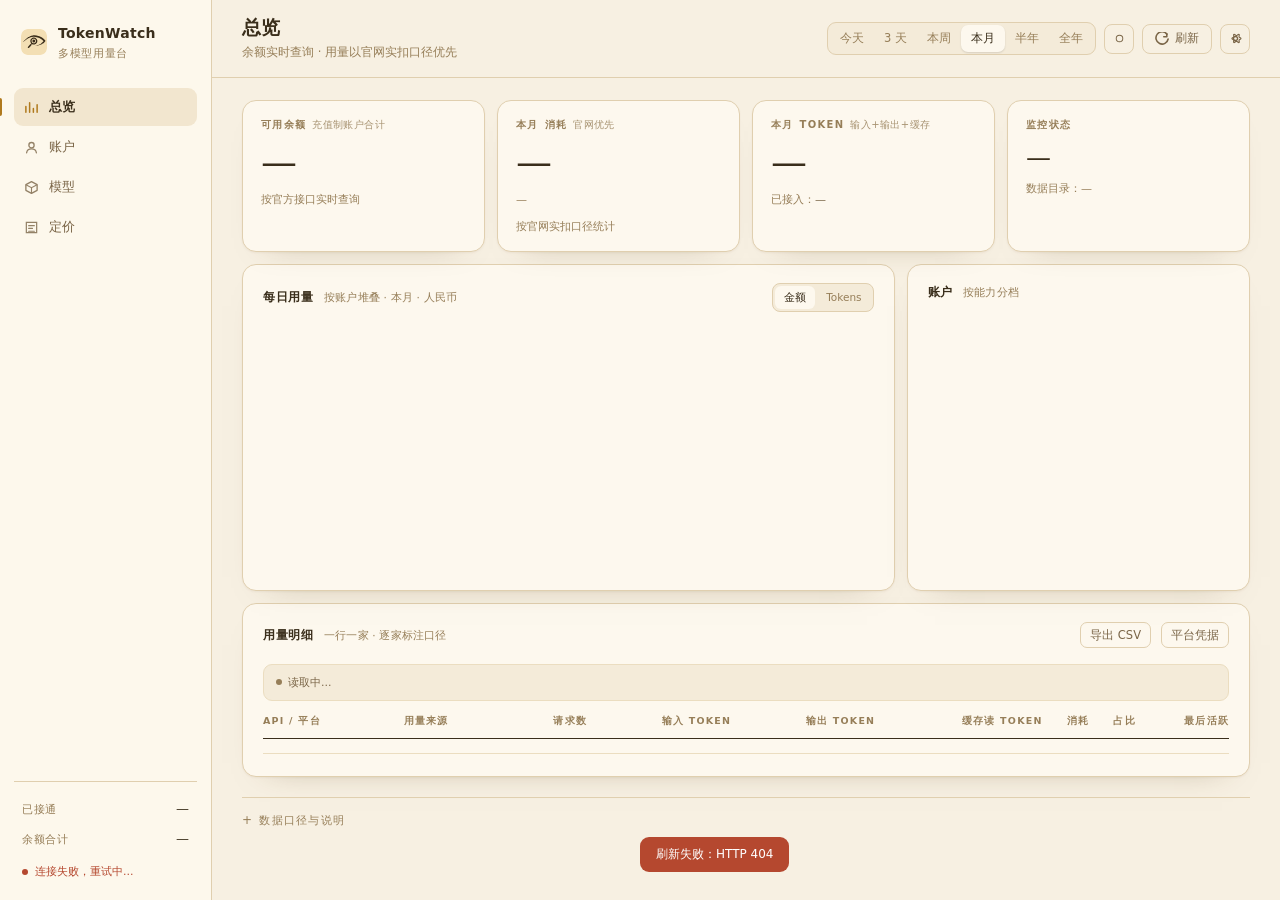
==== static/index.html @ a8e03392 "fix(icon): 任务栏图标不更新 —— Edge 按 URL 缓存 favicon，换个地址才肯重抓 任务栏那个按钮其实属于 msedge.exe（窗口是 Edge --app 窗口，pid 实" ====
<!DOCTYPE html>
<html lang="zh-CN" data-theme="light">
<head>
<meta charset="UTF-8">
<meta name="viewport" content="width=device-width, initial-scale=1">
<title>TokenWatch · 多模型用量台</title>
<link rel="icon" type="image/svg+xml" href="/static/favicon-warm.svg">
<link rel="stylesheet" href="/static/styles.css">
</head>
<body>
<div class="app">

  <!-- ============ 左侧导轨 ============ -->
  <aside class="rail">
    <div class="rail-brand">
      <span class="mark" aria-hidden="true">
<img src="/static/favicon-warm.svg" width="26" height="26" alt="" aria-hidden="true">
      </span>
      <div class="rail-brand-t">
        <b>TokenWatch</b>
        <small>多模型用量台</small>
      </div>
    </div>

    <nav class="rail-nav" id="railNav" aria-label="主导航">
      <button type="button" data-page="overview" class="on">
        <svg viewBox="0 0 16 16" width="15" height="15" aria-hidden="true"><path d="M2 13V7m4 6V3m4 10V9m4 4V5" stroke="currentColor" stroke-width="1.6" stroke-linecap="round" fill="none"/></svg>
        <span>总览</span>
      </button>
      <button type="button" data-page="accounts">
        <svg viewBox="0 0 16 16" width="15" height="15" aria-hidden="true"><circle cx="8" cy="5.5" r="2.8" stroke="currentColor" stroke-width="1.4" fill="none"/><path d="M2.8 13.6c.4-2.6 2.6-4.1 5.2-4.1s4.8 1.5 5.2 4.1" stroke="currentColor" stroke-width="1.4" stroke-linecap="round" fill="none"/></svg>
        <span>账户</span>
      </button>
      <button type="button" data-page="models">
        <svg viewBox="0 0 16 16" width="15" height="15" aria-hidden="true"><path d="M8 1.8 14 5v6l-6 3.2L2 11V5l6-3.2Z" stroke="currentColor" stroke-width="1.4" fill="none" stroke-linejoin="round"/><path d="M2 5l6 3.2L14 5M8 8.2v6" stroke="currentColor" stroke-width="1.2" fill="none"/></svg>
        <span>模型</span>
      </button>
      <button type="button" data-page="pricing">
        <svg viewBox="0 0 16 16" width="15" height="15" aria-hidden="true"><path d="M2.5 2.5h11v11h-11z" stroke="currentColor" stroke-width="1.3" fill="none"/><path d="M5 6h6M5 9h4M5 12h6" stroke="currentColor" stroke-width="1.3" stroke-linecap="round"/></svg>
        <span>定价</span>
      </button>
    </nav>

    <div class="rail-foot">
      <div class="rail-stat"><span>已接通</span><b id="railLive">—</b></div>
      <div class="rail-stat"><span>余额合计</span><b id="railBal">—</b></div>
      <div class="rail-sync" id="syncState" title="">
        <span class="dot" id="syncDot"></span><span id="syncText">读取中…</span>
      </div>
    </div>
  </aside>

  <!-- ============ 主区 ============ -->
  <div class="main">
    <header class="topbar">
      <div class="page-title">
        <h1 id="pageTitle">总览</h1>
        <p id="pageSub">余额实时查询 · 用量以官网实扣口径优先</p>
      </div>
      <div class="top-actions">
        <div class="seg" id="rangeSeg" role="tablist" aria-label="统计范围">
          <button data-days="today" title="今天 00:00 起">今天</button>
          <button data-days="d3">3 天</button>
          <button data-days="week" title="本周一（周始为周一）到今天">本周</button>
          <button data-days="month" class="on" title="本月 1 号到今天">本月</button>
          <button data-days="h180">半年</button>
          <button data-days="y365">全年</button>
        </div>
        <button id="btnTheme" class="btn btn-ghost btn-icon" title="切换浅色/暗色主题" aria-label="切换主题">
          <svg id="themeIcon" viewBox="0 0 16 16" width="15" height="15" aria-hidden="true"><path d="M8 11a3 3 0 1 1 0-6 3 3 0 0 1 0 6Zm0 1a4 4 0 1 0 0-8 4 4 0 0 0 0 8Z" fill="currentColor"/></svg>
        </button>
        <button id="btnRefresh" class="btn btn-ghost" title="立即刷新全部余额与用量">
          <svg viewBox="0 0 16 16" width="14" height="14" aria-hidden="true"><path d="M13.65 2.5A7 7 0 1 0 15 8" fill="none" stroke="currentColor" stroke-width="1.8" stroke-linecap="round"/><path d="M13.5 2v3.5H10" fill="none" stroke="currentColor" stroke-width="1.8" stroke-linecap="round" stroke-linejoin="round"/></svg>
          <span class="btn-t">刷新</span>
        </button>
        <button id="btnSettings" class="btn btn-ghost btn-icon" title="设置" aria-label="设置">
          <svg viewBox="0 0 16 16" width="15" height="15" aria-hidden="true"><path d="M8 10.2A2.2 2.2 0 1 0 8 5.8a2.2 2.2 0 0 0 0 4.4Z" fill="none" stroke="currentColor" stroke-width="1.5"/><path d="M13.5 8.6c.3-.2.3-.6.3-.6s0-.4-.3-.6l-1.4-.8c-.3-.2-.4-.6-.3-.9l.2-1.4a.6.6 0 0 0-.9-.7l-1.4 1a1.5 1.5 0 0 1-1.4 0l-1.4-1a.6.6 0 0 0-.9.7l.2 1.4c.1.3 0 .7-.3.9l-1.4.8c-.3.2-.3.6-.3.6s0 .4.3.6l1.4.8c.3.2.4.6.3.9l-.2 1.4c-.1.4.2.7.5.7.2 0 .3-.1.4-.2l1.4-1a1.5 1.5 0 0 1 1.4 0l1.4 1c.1.1.3.1.4.2.4 0 .6-.3.5-.7l-.2-1.4c-.1-.3 0-.7.3-.9l1.4-.8Z" fill="none" stroke="currentColor" stroke-width="1.2"/></svg>
        </button>
      </div>
    </header>

    <main class="pages">

      <!-- ---------------- 总览 ---------------- -->
      <section class="page" data-page="overview">
        <div class="kpis" aria-label="汇总">
          <div class="kpi">
            <div class="kpi-k">可用余额 <em>充值制账户合计</em></div>
            <div class="kpi-v" id="tapeBalanceV">—</div>
            <div class="kpi-f" id="tapeBalanceF">按官方接口实时查询</div>
          </div>
          <div class="kpi">
            <div class="kpi-k"><span id="tapeCost7K">本月</span>消耗 <em id="tapeCost7Note">官网优先</em></div>
            <div class="kpi-v" id="tapeCost7V">—</div>
            <div class="kpi-f" id="tapeCost7Cny">—</div>
            <div class="kpi-f" id="tapeCost7F">按官网实扣口径统计</div>
          </div>
          <div class="kpi">
            <div class="kpi-k"><span id="tapeTok7K">本月</span> Token <em>输入+输出+缓存</em></div>
            <div class="kpi-v" id="tapeTok7V">—</div>
            <div class="kpi-f" id="tapeTok7F">已接入：<b id="tapeProviders">—</b></div>
          </div>
          <div class="kpi">
            <div class="kpi-k">监控状态</div>
            <div class="kpi-v kpi-v-sm" id="tapeActiveV">—</div>
            <div class="kpi-f" id="tapeActiveF">数据目录：<span id="tapeDb">—</span></div>
          </div>
        </div>

        <div class="grid-2">
          <section class="card chart-card">
            <div class="card-h">
              <h2>每日用量</h2>
              <span class="card-sub" id="chartSub">按账户堆叠 · 人民币</span>
              <div class="grow"></div>
              <div class="chart-toggle">
                <label><input type="radio" name="metric" value="cost" checked><span>金额</span></label>
                <label><input type="radio" name="metric" value="tokens"><span>Tokens</span></label>
              </div>
            </div>
            <div class="chart-wrap">
              <svg id="trendChart" class="trend" viewBox="0 0 1200 260" preserveAspectRatio="none" role="img" aria-label="用量趋势图"></svg>
            </div>
            <div class="panel-legend" id="legend"></div>
          </section>

          <section class="card acc-mini">
            <div class="card-h">
              <h2>账户</h2>
              <span class="card-sub">按能力分档</span>
            </div>
            <div id="ovAccounts" class="ov-acc"></div>
          </section>
        </div>

        <section class="card detail-card">
          <div class="card-h">
            <h2>用量明细</h2>
            <span class="card-sub">一行一家 · 逐家标注口径</span>
            <div class="grow"></div>
            <button type="button" class="btn btn-ghost btn-sm" id="btnExport">导出 CSV</button>
            <button type="button" class="btn btn-ghost btn-sm" id="btnPlatformCreds">平台凭据</button>
          </div>

          <div class="src-bar">
            <span class="src-badge" id="srcBadge"><i class="src-dot"></i>读取中…</span>
            <span class="src-hint" id="srcHint"></span>
            <span class="src-credstate" id="srcCredState"></span>
          </div>

          <div class="exp-strip" id="expStrip" hidden></div>

          <div class="fx-bar" id="fxBar" hidden></div>

          <div id="platformView"></div>

          <div class="table-wrap">
            <table class="tbl">
              <thead>
                <tr>
                  <th>API / 平台</th><th>用量来源</th><th class="num">请求数</th>
                  <th class="num">输入 token</th><th class="num">输出 token</th>
                  <th class="num">缓存读 token</th><th class="num">消耗</th>
                  <th class="num">占比</th><th class="num">最后活跃</th>
                </tr>
              </thead>
              <tbody id="modelRows"></tbody>
            </table>
            <p class="table-note" id="tableNote"></p>
          </div>
        </section>

        <details class="foot">
          <summary>数据口径与说明</summary>
          <p><b>数据来源：</b>余额与用量尽量取自各平台官方接口（用你的网页登录态直连供应商控制台，即账户实际扣费口径）；官网未接通或该平台不提供明细时，会在同一视图里逐家标注，不混算。平台凭据只保存在本机应用数据目录的 <code>platform_creds.json</code> 中，不会上传、不会被本页面显示原文。</p>
          <p><b>定价：</b>价格取自各家开放平台公开定价页，<b id="priceAsOfFoot">—</b> 核实；跨模型比价用的是按 <b id="priceMixFoot">输入 30% / 缓存命中 60% / 输出 10%</b> 配比折算出的「综合单价」（元 / 百万 tokens），可在 <code>config.json</code> 的 <code>price_mix</code> 里调整。<strong>页面所有金额都是人民币</strong>：美元计价的部分已按 ¥<span id="fxRate">7.10</span>/USD 折算（可在 <code>config.json</code> 的 <code>usd_cny</code> 里改汇率）。票据有效期按真实凭据标注（Kimi 读 JWT 的 exp；智谱网页票据没有 exp，按 7 天经验有效期估算并标「估算」），若官网本次查询回报票据失效，则以实测为准。</p>
        </details>
      </section>

      <!-- ---------------- 账户 ---------------- -->
      <section class="page" data-page="accounts" hidden>
        <div class="page-head">
          <div>
            <h2>已接入账户</h2>
            <p>每张卡片对应一个账户。点「平台凭据」填入该平台的控制台票据或 API Key，之后自动续期、不用重复登录。</p>
          </div>
          <div class="page-head-acts">
            <button type="button" class="btn btn-primary btn-sm" id="btnWizard">接入向导</button>
            <button type="button" class="btn btn-ghost btn-sm" id="btnAddAccount">单个添加</button>
            <button type="button" class="btn btn-ghost btn-sm" id="btnTestAll" title="把已接入的账户挨个测一遍，看谁还能通">全部测一遍</button>
            <button type="button" class="btn btn-ghost btn-sm" id="btnAccountsCreds">平台凭据</button>
          </div>
        </div>
        <section class="providers" id="providers" aria-label="各平台余量与用量"></section>
        <p class="page-note">账户来自各家官网或中转站，全部在本机完成采集与存储。同一家平台可以接入多个账号（例如两个中转站），分别独立统计余额与用量。</p>
      </section>

      <!-- ---------------- 模型 ---------------- -->
      <section class="page" data-page="models" hidden>
        <div class="page-head">
          <div>
            <h2>模型清单</h2>
            <p>勾选你实际会用到的模型。非空时，总览与定价只统计这些模型；全部不选 = 不限制，显示全部。</p>
          </div>
          <div class="page-head-acts">
            <button type="button" class="btn btn-ghost btn-sm" id="mdlRefresh">更新目录</button>
          </div>
        </div>

        <div class="mdl-bar">
          <div class="mdl-search">
            <svg viewBox="0 0 16 16" width="14" height="14" aria-hidden="true"><circle cx="7" cy="7" r="4.6" fill="none" stroke="currentColor" stroke-width="1.5"/><path d="M10.6 10.6 14 14" stroke="currentColor" stroke-width="1.5" stroke-linecap="round"/></svg>
            <input id="mdlSearch" type="search" placeholder="搜索模型或厂商，例如 gpt / 通义 / claude" autocomplete="off">
          </div>
          <label class="mdl-toggle"><input type="checkbox" id="mdlOnlySel"><span>只看已选</span></label>
          <label class="mdl-toggle"><input type="checkbox" id="mdlOnlyAcc"><span>只看已接入平台</span></label>
          <div class="mdl-count"><b id="mdlSelN">0</b> / <span id="mdlTotalN">0</span> 已选</div>
        </div>

        <div class="mdl-chips" id="mdlVendors"></div>
        <div class="mdl-meta" id="mdlMeta">读取目录…</div>
        <div class="mdl-live" id="mdlLive" hidden></div>
        <div class="mdl-list" id="mdlList"></div>
      </section>

      <!-- ---------------- 定价 ---------------- -->
      <section class="page" data-page="pricing" hidden>
        <div class="page-head">
          <div>
            <h2>定价与推荐</h2>
            <p id="priceNote">按各家官网当前价折算，含错峰时段</p>
          </div>
        </div>
        <section id="pricingPanel" aria-label="分时段定价与推荐"></section>
      </section>

    </main>
  </div>
</div>

<!-- 设置弹窗 -->
<div class="modal-mask" id="settingsModal" hidden>
  <div class="modal" role="dialog" aria-modal="true" aria-labelledby="settingsTitle">
    <div class="modal-head">
      <h3 id="settingsTitle">监控台设置</h3>
      <button class="icon-btn" id="btnCloseSettings" aria-label="关闭">✕</button>
    </div>
    <div class="modal-body">
      <label class="field">
        <span>自动刷新间隔（秒）</span>
        <input type="number" id="cfgRefresh" min="30" max="86400" step="10">
      </label>
      <label class="field">
        <span>余额预警阈值（¥，低于则标黄提醒）</span>
        <input type="number" id="cfgLow" min="0" max="100000" step="1">
      </label>
      <div class="field field-block">
        <span>各提供商单独阈值（¥，留空则用上面的默认值）</span>
        <div id="lowEdits" class="recharge-edits"></div>
      </div>
      <label class="field">
        <span>默认统计范围</span>
        <select id="cfgDays">
          <option value="today">今天</option>
          <option value="d3">3 天</option>
          <option value="week">本周</option>
          <option value="month">本月</option>
          <option value="h180">半年</option>
          <option value="y365">全年</option>
        </select>
      </label>
      <div class="field field-block">
        <span>充值页直达地址（可覆盖默认值）</span>
        <div id="rechargeEdits" class="recharge-edits"></div>
      </div>
      <p class="modal-note">刷新间隔、余额阈值与充值地址保存到本机 <code>config.json</code>，不含任何密钥。各提供商单独阈值留空即沿用上面的默认值。</p>
      <div class="notify-row">
        <button type="button" class="btn btn-ghost btn-sm" id="btnNotifyPerm">开启余额提醒</button>
        <span class="notify-state" id="notifyState">余额低于阈值时发一条系统通知，每个账户每天最多一次</span>
      </div>
    </div>
    <div class="modal-foot">
      <button class="btn btn-ghost" id="btnCancelSettings">取消</button>
      <button class="btn btn-primary" id="btnSaveSettings">保存设置</button>
    </div>
  </div>
</div>

<!-- 添加 / 编辑账户 -->
<div class="modal-mask" id="acctModal" hidden>
  <div class="modal modal-wide" role="dialog" aria-modal="true" aria-labelledby="acctTitle">
    <div class="modal-head">
      <h3 id="acctTitle">添加账户</h3>
      <button class="icon-btn" id="btnCloseAcct" aria-label="关闭">✕</button>
    </div>
    <div class="modal-body" id="acctBody"></div>
    <div class="modal-foot">
      <button class="btn btn-ghost" id="btnAcctDelete" hidden>删除账户</button>
      <span class="modal-foot-note" id="acctFoot">凭据只写本机 platform_creds.json，不上传。</span>
      <button class="btn btn-ghost" id="btnAcctTest" hidden>测试连接</button>
      <button class="btn btn-primary" id="btnAcctSave" hidden>保存</button>
    </div>
  </div>
</div>

<div class="toast" id="toast" hidden></div>

<!-- 平台凭据弹窗 -->
<div class="modal-mask" id="platformModal" hidden>
  <div class="modal modal-wide" role="dialog" aria-modal="true" aria-labelledby="platformTitle">
    <div class="modal-head">
      <h3 id="platformTitle">平台侧凭据配置</h3>
      <button class="icon-btn" id="btnClosePlatform" aria-label="关闭">✕</button>
    </div>
    <div class="modal-body" id="platformForm"></div>
    <div class="modal-foot">
      <span class="modal-foot-note" id="platformFootNote"></span>
      <button class="btn btn-ghost" id="btnClosePlatform2">关闭</button>
    </div>
  </div>
</div>

<!-- 模型选择器（三处共用：关注清单 / 账户开放模型 / 向导） -->
<div class="modal-mask" id="pickModal" hidden>
  <div class="modal modal-wide pick-modal" role="dialog" aria-modal="true" aria-labelledby="pickTitle">
    <div class="modal-head">
      <h3 id="pickTitle">选择模型</h3>
      <button class="icon-btn" id="pickCancel" aria-label="关闭">✕</button>
    </div>
    <div class="modal-body pick-body">
      <p class="pick-hint" id="pickHint"></p>
      <div class="pick-bar">
        <input id="pickSearch" type="search" placeholder="搜索模型名或厂商，例如 claude / 通义 / gpt" autocomplete="off">
        <div class="pick-cnt"><b id="pickN">0</b> 已选</div>
      </div>
      <div class="pick-chips" id="pickVendors"></div>
      <div class="pick-custom" id="pickCustomRow" hidden>
        <input id="pickCustom" type="text" autocomplete="off" spellcheck="false"
               placeholder="手动加一个模型名，例如 deepseek-v4-pro，回车加入">
        <button type="button" class="btn btn-ghost btn-sm" id="pickCustomAdd">加入</button>
      </div>
      <div class="pick-list" id="pickList"></div>
    </div>
    <div class="modal-foot">
      <button class="btn btn-ghost btn-sm" id="pickAll">全选当前结果</button>
      <button class="btn btn-ghost btn-sm" id="pickClear">清空</button>
      <button class="btn btn-primary" id="pickBtnSave">保存</button>
    </div>
  </div>
</div>

<!-- 接入向导：选平台 → 填凭据/登录 → 确认模型 -->
<div class="modal-mask" id="wizModal" hidden>
  <div class="modal modal-wide wiz-modal" role="dialog" aria-modal="true" aria-labelledby="wizTitle">
    <div class="modal-head">
      <h3 id="wizTitle">接入向导</h3>
      <button class="icon-btn" id="btnCloseWiz" aria-label="关闭">✕</button>
    </div>
    <div class="wiz-steps" id="wizSteps"></div>
    <div class="modal-body wiz-body" id="wizBody"></div>
    <div class="modal-foot">
      <span class="modal-foot-note" id="wizNote"></span>
      <button class="btn btn-ghost" id="wizPrev">上一步</button>
      <button class="btn btn-primary" id="wizNext">下一步</button>
    </div>
  </div>
</div>

<script src="/static/app.js"></script>
<script src="/static/models.js"></script>
<script src="/static/picker.js"></script>
<script src="/static/accounts.js"></script>
<script src="/static/shell.js"></script>
</body>
</html>
---- static/styles.css ----
/* ==========================================================================
   TokenWatch · 设计系统
   骨架：左侧导轨 + 顶栏 + 四页（总览 / 账户 / 模型 / 定价）
   排印：大数字用细字重 + 负字距；标签用重字重 + 大字距；行距放宽
   ========================================================================== */

/* ---------------- tokens ---------------- */
html[data-theme="dark"] {
  /* 暖棕夜：不是黑，是把暖黄压到最暗，同一族 */
  --bg:#241C12; --rail:#2A2114; --panel:#322718; --panel-2:#3B2F1D; --panel-3:#453821;
  --line:rgba(240,220,180,.18); --line-2:rgba(240,220,180,.1);
  --ink:#F7ECD8; --ink-2:#D3BE9E; --ink-3:#AB9370;
  --accent:#E3B95C; --accent-2:#EACB85; --accent-soft:rgba(227,185,92,.16);
  --warn:#E0A64A; --warn-soft:rgba(224,166,74,.13);
  --ok:#8FBF6B; --ok-soft:rgba(143,191,107,.13);
  --up:#E28563; --up-soft:rgba(226,133,99,.13);
  --shadow:0 1px 0 rgba(255,240,214,.04) inset, 0 20px 48px -34px rgba(20,12,2,.95);
  --r:14px; --r-sm:9px;
}
html[data-theme="light"] {
  /* 暖纸：比图标底（#F3DFB4）更浅、更灰一点点，同族但不同层 */
  --bg:#F7F0E2; --rail:#FDF8EC; --panel:#FDF8EE; --panel-2:#F4EBD9; --panel-3:#EDE2CC;
  --line:#E0CFAF; --line-2:#EBDDC0;
  --ink:#3A2E1B; --ink-2:#7A6547; --ink-3:#967E58;
  --accent:#B07A1E; --accent-2:#C9982F; --accent-soft:rgba(176,122,30,.14);
  --warn:#A8641A; --warn-soft:rgba(168,100,26,.11);
  --ok:#4C7A3A; --ok-soft:rgba(76,122,58,.12);
  --up:#B5482F; --up-soft:rgba(181,72,47,.1);
  --shadow:0 1px 2px rgba(90,62,20,.05), 0 14px 32px -28px rgba(90,62,20,.5);
  --r:14px; --r-sm:9px;
}

/* ---------------- base ---------------- */
*, *::before, *::after { box-sizing:border-box; }
html, body { height:100%; }
body {
  margin:0; background:var(--bg); color:var(--ink);
  font-family:-apple-system, "Segoe UI Variable Text", "Segoe UI", "Microsoft YaHei", system-ui, sans-serif;
  font-size:13px; line-height:1.6; -webkit-font-smoothing:antialiased;
  text-rendering:optimizeLegibility;
  transition:background .2s ease, color .2s ease;
}
h1,h2,h3,h4,p { margin:0; font-weight:inherit; }
button { font:inherit; color:inherit; }
input, select, textarea { font:inherit; color:inherit; }
code { font-family:ui-monospace, "Cascadia Code", Consolas, monospace; font-size:.92em; }
b, strong { font-weight:600; }
[hidden] { display:none !important; }
.num, .kpi-v, .tape-v, .bal-val, .q-num, .pl-price, .pr-table td.num, .tbl .num {
  font-variant-numeric:tabular-nums; font-feature-settings:"tnum" 1;
}
.grow { flex:1 1 auto; }

::-webkit-scrollbar { width:10px; height:10px; }
::-webkit-scrollbar-thumb { background:var(--line); border-radius:8px; border:3px solid transparent; background-clip:content-box; }
::-webkit-scrollbar-thumb:hover { background:var(--ink-3); background-clip:content-box; }
::-webkit-scrollbar-track { background:transparent; }

/* ==========================================================================
   外壳
   ========================================================================== */
.app { display:flex; min-height:100vh; }

.rail {
  width:212px; flex:none; position:sticky; top:0; height:100vh;
  display:flex; flex-direction:column; gap:26px;
  padding:22px 14px 18px; background:var(--rail);
  border-right:1px solid var(--line);
}
.rail-brand { display:flex; align-items:center; gap:10px; padding:0 6px; }
.rail-brand .mark { display:grid; place-items:center; width:28px; height:28px; }
.rail-brand .mark img { width:26px; height:26px; border-radius:7px; display:block; }
.rail-brand-t b { display:block; font-size:14px; font-weight:650; letter-spacing:.02em; }
.rail-brand-t small { display:block; font-size:10.5px; color:var(--ink-3); letter-spacing:.06em; margin-top:1px; }

.rail-nav { display:flex; flex-direction:column; gap:2px; }
.rail-nav button {
  display:flex; align-items:center; gap:10px; width:100%;
  padding:9px 10px; border:0; border-radius:var(--r-sm); background:transparent;
  color:var(--ink-2); font-size:12.5px; text-align:left; cursor:pointer; position:relative;
  transition:background .15s, color .15s;
}
.rail-nav button svg { flex:none; opacity:.8; }
.rail-nav button:hover { background:var(--panel-2); color:var(--ink); }
.rail-nav button.on { background:var(--accent-soft); color:var(--ink); font-weight:600; }
.rail-nav button.on::before {
  content:""; position:absolute; left:-14px; top:50%; transform:translateY(-50%);
  width:2px; height:18px; background:var(--accent); border-radius:0 2px 2px 0;
}
.rail-nav button.on svg { opacity:1; color:var(--accent); }

.rail-foot { margin-top:auto; border-top:1px solid var(--line); padding-top:12px; }
.rail-stat { display:flex; align-items:baseline; justify-content:space-between; padding:5px 8px; }
.rail-stat span { font-size:10.5px; color:var(--ink-3); letter-spacing:.06em; }
.rail-stat b { font-size:13px; font-weight:500; font-variant-numeric:tabular-nums; }
.rail-sync { display:flex; align-items:center; gap:7px; padding:8px 8px 2px; font-size:10.5px; color:var(--ink-3); }
.rail-sync .dot { width:6px; height:6px; border-radius:50%; background:var(--ok); flex:none; animation:pulse 2.4s infinite; }
.rail-sync.err .dot { background:var(--up); animation:none; }
.rail-sync.err { color:var(--up); }
@keyframes pulse { 0%,100%{opacity:.35} 50%{opacity:1} }

.main { flex:1 1 auto; min-width:0; display:flex; flex-direction:column; }

.topbar {
  position:sticky; top:0; z-index:20;
  display:flex; align-items:center; gap:16px;
  padding:16px 30px; background:var(--bg);
  border-bottom:1px solid var(--line);
}
.page-title h1 { font-size:19px; font-weight:620; letter-spacing:-.01em; line-height:1.2; }
.page-title p { font-size:11.5px; color:var(--ink-3); margin-top:4px; }
.top-actions { margin-left:auto; display:flex; align-items:center; gap:8px; }

.pages { padding:22px 30px 60px; max-width:1320px; width:100%; }
.page { animation:fade .22s ease both; }
@keyframes fade { from{opacity:0; transform:translateY(4px)} to{opacity:1; transform:none} }

.page-head { display:flex; align-items:flex-end; gap:16px; margin-bottom:16px; }
.page-head h2 { font-size:15px; font-weight:620; letter-spacing:-.005em; }
.page-head p { font-size:11.5px; color:var(--ink-3); margin-top:5px; max-width:640px; line-height:1.7; }
.page-head-acts { margin-left:auto; display:flex; gap:8px; }
.page-note { font-size:11px; color:var(--ink-3); margin-top:16px; line-height:1.8; }

/* ==========================================================================
   按钮 / 表单
   ========================================================================== */
.btn {
  display:inline-flex; align-items:center; gap:6px; height:30px; padding:0 12px;
  border:1px solid transparent; border-radius:8px; background:transparent;
  font-size:12px; color:var(--ink); cursor:pointer; white-space:nowrap;
  transition:background .14s, border-color .14s, color .14s, transform .1s;
}
.btn:active { transform:translateY(.5px); }
.btn-ghost { border-color:var(--line); color:var(--ink-2); }
.btn-ghost:hover { background:var(--panel-2); color:var(--ink); border-color:var(--ink-3); }
.btn-ghost:active { background:var(--panel-3); }
.btn-primary { background:var(--accent); border-color:var(--accent); color:#FFF8EA; font-weight:560; }
.btn-primary:hover { filter:brightness(1.06); }
.btn-sm { height:26px; padding:0 9px; font-size:11.5px; border-radius:7px; }
.btn-icon { width:30px; padding:0; justify-content:center; }
.btn.loading svg { animation:spin .9s linear infinite; }
@keyframes spin { to{transform:rotate(360deg)} }
.icon-btn {
  width:26px; height:26px; display:grid; place-items:center; border:0; border-radius:6px;
  background:transparent; color:var(--ink-3); cursor:pointer; font-size:12px;
}
.icon-btn:hover { background:var(--panel-2); color:var(--ink); }

.seg { display:inline-flex; padding:2px; background:var(--panel-2); border:1px solid var(--line); border-radius:9px; }
.seg button {
  border:0; background:transparent; color:var(--ink-3); cursor:pointer;
  font-size:11.5px; padding:4px 10px; border-radius:7px; white-space:nowrap;
  transition:background .14s, color .14s;
}
.seg button:hover { color:var(--ink); }
.seg button.on { background:var(--panel); color:var(--ink); font-weight:560; box-shadow:0 1px 2px rgba(0,0,0,.12); }

.field { display:flex; flex-direction:column; gap:6px; margin-bottom:14px; }
.field > span { font-size:11px; color:var(--ink-2); letter-spacing:.02em; }
.field input[type=number], .field input[type=text], .field select {
  height:34px; padding:0 10px; border:1px solid var(--line); border-radius:8px;
  background:var(--panel-2); outline:none; font-size:12.5px;
  transition:border-color .15s, background .15s;
}
.field input:focus, .field select:focus { border-color:var(--accent); background:var(--panel); }
.field-block { margin-bottom:16px; }
.recharge-edits { display:flex; flex-direction:column; gap:8px; }
.re-edit { display:flex; align-items:center; gap:10px; }
.re-edit .re-name { width:132px; flex:none; font-size:11.5px; color:var(--ink-2); overflow:hidden; text-overflow:ellipsis; white-space:nowrap; }
.re-edit input {
  flex:1; height:30px; padding:0 9px; border:1px solid var(--line); border-radius:7px;
  background:var(--panel-2); font-size:11.5px; outline:none;
}
.re-edit input:focus { border-color:var(--accent); }
.re-edit .hint { font-size:10.5px; color:var(--ink-3); width:auto; }
.re-edit.re-num input { max-width:110px; flex:none; }

/* ==========================================================================
   总览 · KPI 带
   ========================================================================== */
.kpis { display:grid; grid-template-columns:repeat(4, 1fr); gap:12px; margin-bottom:12px; }
.kpi {
  background:var(--panel); border:1px solid var(--line); border-radius:var(--r);
  padding:16px 18px 15px; box-shadow:var(--shadow); position:relative; overflow:hidden;
}
.kpi-k {
  display:flex; align-items:baseline; gap:6px; flex-wrap:wrap;
  font-size:10px; font-weight:600; letter-spacing:.13em; color:var(--ink-3);
  text-transform:uppercase;
}
.kpi-k em { font-style:normal; font-size:10px; letter-spacing:.04em; font-weight:400; color:var(--ink-3); opacity:.82; text-transform:none; }
.kpi-v {
  margin-top:12px; font-size:36px; font-weight:300; letter-spacing:-.035em; line-height:1.02;
  color:var(--ink);
}
/* 货币符号 / 单位缩小、提字重：大数字的「细」，符号的「实」，靠对比出层次 */
.kpi-v .cur { font-size:.52em; font-weight:500; letter-spacing:0; color:var(--ink-2); margin-right:2px; vertical-align:.06em; }
.kpi-v .unit { font-size:.42em; font-weight:500; letter-spacing:0; color:var(--ink-2); margin-left:4px; }
.kpi-v-sm { font-size:25px; font-weight:350; letter-spacing:-.02em; }
.kpi-f { margin-top:9px; font-size:11px; line-height:1.65; color:var(--ink-3); }
.kpi-f b { color:var(--ink-2); font-weight:500; }
.kpi-f .up { color:var(--up); }
.kpi-f .warn, .kpi-f.warn { color:var(--warn); }

/* 旧 .tape 类保留（JS 兼容） */
.tape { display:grid; grid-template-columns:repeat(4,1fr); gap:12px; }
.tape-item { background:var(--panel); border:1px solid var(--line); border-radius:var(--r); padding:16px 18px; }
.tape-k { font-size:10px; font-weight:600; letter-spacing:.13em; color:var(--ink-3); text-transform:uppercase; }
.tape-note { font-weight:400; letter-spacing:.04em; opacity:.8; }
.tape-v { margin-top:12px; font-size:34px; font-weight:300; letter-spacing:-.035em; line-height:1.05; }
.tape-v-sm { font-size:22px; font-weight:400; }
.tape-alt { margin-top:4px; font-size:10.5px; color:var(--ink-3); line-height:1.6; }
.tape-f { margin-top:9px; font-size:11px; color:var(--ink-3); line-height:1.65; }

/* ==========================================================================
   卡片与网格
   ========================================================================== */
.grid-2 { display:grid; grid-template-columns:minmax(0,1.9fr) minmax(0,1fr); gap:12px; margin-bottom:12px; }
.card {
  background:var(--panel); border:1px solid var(--line); border-radius:var(--r);
  padding:18px 20px; box-shadow:var(--shadow); min-width:0;
}
.card-h { display:flex; align-items:baseline; gap:10px; margin-bottom:16px; flex-wrap:wrap; }
.card-h h2 { font-size:12px; font-weight:620; letter-spacing:.06em; color:var(--ink); }
.card-sub { font-size:10.5px; color:var(--ink-3); letter-spacing:.02em; }
.detail-card { padding-bottom:10px; }

/* 账户速览（总览右栏） */
.acc-mini { display:flex; flex-direction:column; }
.ov-acc { display:flex; flex-direction:column; flex:1; }
.ov-row { display:flex; align-items:center; gap:10px; padding:11px 0; border-top:1px solid var(--line-2); }
.ov-row:first-child { border-top:0; padding-top:0; }
.ov-dot { width:7px; height:7px; border-radius:50%; flex:none; }
.ov-n { flex:1; min-width:0; }
.ov-n b { display:block; font-size:12.5px; font-weight:560; letter-spacing:-.005em; white-space:nowrap; overflow:hidden; text-overflow:ellipsis; }
.ov-n small { display:block; font-size:10.5px; color:var(--ink-3); margin-top:3px; }
.ov-v { text-align:right; font-size:13px; font-weight:500; font-variant-numeric:tabular-nums; white-space:nowrap; }
.ov-v small { display:block; font-size:10px; font-weight:400; color:var(--ink-3); margin-top:2px; letter-spacing:.04em; }
.ov-v.warn { color:var(--warn); }
.ov-sum {
  margin-top:auto; padding-top:12px; border-top:1px solid var(--line);
  display:flex; align-items:baseline; justify-content:space-between;
  font-size:10.5px; color:var(--ink-3);
}
.ov-sum b { font-size:14px; font-weight:500; color:var(--ink); font-variant-numeric:tabular-nums; }
.ov-empty { font-size:11.5px; color:var(--ink-3); line-height:1.9; padding:6px 0; }

/* ==========================================================================
   账户页 · 提供商卡片
   ========================================================================== */
.providers { display:grid; grid-template-columns:repeat(auto-fill, minmax(340px, 1fr)); gap:12px; }
.pcard {
  position:relative; background:var(--panel); border:1px solid var(--line);
  border-radius:var(--r); padding:18px 20px 16px; box-shadow:var(--shadow);
  transition:border-color .16s;
}
.pcard:hover { border-color:var(--ink-3); }
.pcard.warn-low::after {
  content:"余额偏低"; position:absolute; top:14px; right:16px;
  font-size:9.5px; letter-spacing:.1em; color:var(--warn);
  border:1px solid currentColor; border-radius:4px; padding:1px 5px;
}
.pcard.err-bal { border-color:color-mix(in srgb, var(--up) 32%, var(--line)); }

.p-head { display:flex; align-items:flex-start; gap:11px; margin-bottom:14px; }
.ident { width:34px; height:34px; flex:none; border-radius:9px; display:grid; place-items:center;
  font-size:11px; font-weight:700; letter-spacing:-.02em; }
.p-name { flex:1; min-width:0; }
.p-name h3 { font-size:13.5px; font-weight:600; letter-spacing:-.005em; display:flex; align-items:baseline; gap:6px; }
.p-name h3 .cur { font-size:9.5px; font-weight:500; color:var(--ink-3); border:1px solid var(--line); border-radius:3px; padding:0 4px; letter-spacing:.04em; }
.p-name .models { font-size:10.5px; color:var(--ink-3); margin-top:4px; white-space:nowrap; overflow:hidden; text-overflow:ellipsis; }
.tag { font-size:9.5px; color:var(--ink-2); border:1px solid var(--line); border-radius:4px; padding:1px 5px; letter-spacing:.04em; }
.p-idx { font-size:10px; color:var(--ink-3); font-variant-numeric:tabular-nums; }
.link-mini { font-size:10.5px; color:var(--ink-3); text-decoration:none; border-bottom:1px dotted var(--line); }
.link-mini:hover { color:var(--accent); }

.p-balance { padding:2px 0 12px; }
.bal-label { font-size:10px; font-weight:600; letter-spacing:.12em; color:var(--ink-3); text-transform:uppercase; display:flex; align-items:center; gap:6px; }
.bal-label .err-tag { color:var(--up); border:1px solid currentColor; border-radius:3px; padding:0 4px; font-size:9px; letter-spacing:.04em; }
.bal-label .low-tag { color:var(--warn); border:1px solid currentColor; border-radius:3px; padding:0 4px; font-size:9px; letter-spacing:.04em; }
.bal-val { margin-top:8px; font-size:30px; font-weight:300; letter-spacing:-.03em; line-height:1.05; }
.bal-val small { font-size:11px; font-weight:400; letter-spacing:0; color:var(--ink-3); margin-left:6px; }
.bal-val.warn { color:var(--warn); }
.bal-pills { display:flex; flex-wrap:wrap; gap:6px; margin-top:9px; }
.pill { font-size:10px; color:var(--ink-2); background:var(--panel-2); border:1px solid var(--line-2); border-radius:4px; padding:1px 6px; }
.pill b { font-weight:600; color:var(--ink); }

.planline { margin:2px 0 10px; }
.plan-row { margin-bottom:9px; }
.plan-row .pr-top { display:flex; justify-content:space-between; font-size:10.5px; color:var(--ink-2); margin-bottom:4px; }
.bar { height:4px; background:var(--line-2); border-radius:2px; overflow:hidden; }
.bar i { display:block; height:100%; background:var(--accent); border-radius:2px; }
.bar i.hot { background:var(--warn); }

.est-line { display:flex; align-items:baseline; gap:6px; font-size:10.5px; color:var(--ink-3); line-height:1.7; flex-wrap:wrap; padding:2px 0; }
.est-line b { font-weight:500; color:var(--ink-2); font-variant-numeric:tabular-nums; }
.est-line .src { font-size:9.5px; border:1px solid var(--line); border-radius:3px; padding:0 4px; }
.est-line.exp .exp-key { color:var(--ink-3); }
.est-line.exp b { color:var(--ink-2); }
.est-line.exp.warn b { color:var(--warn); }
.est-line.exp.urgent b { color:var(--up); }
.est-line.exp.err b { color:var(--up); }
.est-line.exp.dim b { color:var(--ink-3); }
.est-line.exp .exp-fix {
  font-size:9.5px; color:var(--accent); cursor:pointer; text-decoration:none;
  border:1px solid var(--line); border-radius:3px; padding:0 5px; background:transparent;
}
.est-line.exp.urgent .exp-fix, .est-line.exp.err .exp-fix { color:var(--up); border-color:currentColor; }
.est-line.exp .exp-est { font-size:9px; color:var(--ink-3); opacity:.7; }

.usage-strip { display:flex; border-top:1px solid var(--line-2); margin-top:10px; padding-top:11px; }
.usage-strip .ustat { flex:1; min-width:0; }
.ustat .u-k { font-size:9.5px; letter-spacing:.08em; color:var(--ink-3); text-transform:uppercase; }
.ustat .u-v { font-size:12.5px; font-weight:500; margin-top:3px; font-variant-numeric:tabular-nums; }
.ustat.dim .u-v { color:var(--ink-3); font-weight:400; }
.costonly-tag { font-size:9px; color:var(--warn); border:1px solid currentColor; border-radius:3px; padding:0 4px; margin-left:4px; letter-spacing:.02em; }

.p-foot { display:flex; align-items:center; gap:8px; margin-top:13px; }
.p-foot .muted { font-size:10px; color:var(--ink-3); }
.btn-recharge, .btn-site {
  display:inline-flex; align-items:center; height:26px; padding:0 10px; border-radius:7px;
  font-size:11.5px; text-decoration:none; border:1px solid var(--line); color:var(--ink-2);
  background:transparent; cursor:pointer;
}
.btn-recharge { border-color:var(--accent); color:var(--accent); }
.btn-recharge:hover { background:var(--accent-soft); }
.btn-site:hover { border-color:var(--ink-3); color:var(--ink); }

.errbox { font-size:11px; color:var(--up); background:var(--up-soft); border:1px solid color-mix(in srgb, var(--up) 25%, transparent);
  border-radius:8px; padding:9px 11px; line-height:1.7; margin:8px 0; }
.errbox a { color:inherit; }
.errbox code { font-size:10.5px; }

/* ==========================================================================
   平台卡片
   ========================================================================== */
.plat-cards { display:grid; grid-template-columns:repeat(auto-fill, minmax(300px,1fr)); gap:10px; margin:4px 0 16px; }
.plat-card { position:relative; background:var(--panel-2); border:1px solid var(--line); border-radius:var(--r-sm); padding:14px 16px; }
.plat-card.info { background:transparent; border-style:dashed; }
.pc-head { display:flex; align-items:center; gap:9px; margin-bottom:10px; }
.pc-glyph { width:26px; height:26px; border-radius:7px; display:grid; place-items:center; font-size:9.5px; font-weight:700; flex:none; }
.pc-id { flex:1; min-width:0; }
.pc-id h3 { font-size:12.5px; font-weight:600; }
.pc-sub { font-size:10px; color:var(--ink-3); margin-top:2px; }
.pc-pill { font-size:9.5px; letter-spacing:.06em; border-radius:4px; padding:1px 6px; border:1px solid var(--line); color:var(--ink-2); }
.pc-pill.ok { color:var(--ok); border-color:color-mix(in srgb, var(--ok) 40%, transparent); background:var(--ok-soft); }
.pc-pill.warn { color:var(--warn); border-color:color-mix(in srgb, var(--warn) 40%, transparent); background:var(--warn-soft); }
.pc-pill.err { color:var(--up); border-color:color-mix(in srgb, var(--up) 40%, transparent); background:var(--up-soft); }
.pc-quota-main { margin:6px 0 8px; }
.q-num { font-size:26px; font-weight:300; letter-spacing:-.03em; line-height:1.1; }
.q-num small { font-size:11px; color:var(--ink-3); margin-left:5px; }
.q-cap { font-size:10.5px; color:var(--ink-3); margin-top:4px; }
.pc-note { font-size:10.5px; color:var(--ink-3); line-height:1.7; margin-top:6px; }
.pc-howto { margin:8px 0 0; padding-left:16px; font-size:10.5px; color:var(--ink-3); line-height:1.8; }
.pc-howto li { margin-bottom:2px; }
.pc-acts { display:flex; gap:7px; margin-top:11px; }

/* ==========================================================================
   明细表
   ========================================================================== */
.src-bar {
  display:flex; align-items:center; gap:10px; flex-wrap:wrap;
  padding:9px 12px; margin-bottom:12px; border-radius:var(--r-sm);
  background:var(--panel-2); border:1px solid var(--line-2); font-size:10.5px; color:var(--ink-3);
}
.src-badge { display:inline-flex; align-items:center; gap:6px; color:var(--ink-2); font-size:10.5px; }
.src-dot { width:6px; height:6px; border-radius:50%; background:var(--ink-3); }
.src-badge.on .src-dot { background:var(--ok); }
.src-hint { color:var(--ink-3); }
.src-credstate.ok { color:var(--ok); }
.src-credstate.warn { color:var(--warn); }

.exp-strip { display:flex; align-items:center; gap:10px; flex-wrap:wrap;
  border:1px solid color-mix(in srgb, var(--warn) 34%, transparent); background:var(--warn-soft);
  border-radius:var(--r-sm); padding:9px 12px; margin-bottom:12px; font-size:11px; }
.exp-strip.urgent { border-color:color-mix(in srgb, var(--up) 34%, transparent); background:var(--up-soft); }
.exp-head { font-size:10.5px; font-weight:600; letter-spacing:.08em; color:var(--warn); }
.exp-strip.urgent .exp-head { color:var(--up); }
.exp-chip { font-size:10.5px; color:var(--ink-2); background:var(--panel); border:1px solid var(--line);
  border-radius:4px; padding:1px 7px; cursor:pointer; }
.exp-chip.urgent { color:var(--up); border-color:currentColor; }

.table-wrap { overflow-x:auto; margin-top:2px; }
.tbl { width:100%; border-collapse:collapse; }
.tbl th {
  text-align:left; font-size:9.5px; font-weight:600; letter-spacing:.13em; text-transform:uppercase;
  color:var(--ink-3); padding:0 10px 10px 0; border-bottom:1.5px solid var(--ink);
  white-space:nowrap;
}
.tbl th.num, .tbl td.num { text-align:right; padding-right:0; }
.tbl td {
  padding:14px 10px 14px 0; border-bottom:1px solid var(--line-2);
  font-size:12.5px; line-height:1.5; color:var(--ink-2); vertical-align:middle;
}
.tbl tbody tr:hover td { background:color-mix(in srgb, var(--accent) 4%, transparent); }
.tbl tbody tr:last-child td { border-bottom:1px solid transparent; }
.tbl td.cost { font-size:14px; font-weight:500; color:var(--ink); }
.tbl td .pname { display:block; font-size:12.5px; color:var(--ink); font-weight:540; }
.tbl td .pd { display:block; font-size:10.5px; color:var(--ink-3); margin-top:3px; }
.tbl td .bar-mini { display:block; width:76px; height:3px; background:var(--line-2); border-radius:2px; margin-left:auto; }
.tbl td .bar-mini i { display:block; height:100%; background:var(--accent); border-radius:2px; }
.tbl .no-rows td { text-align:center; color:var(--ink-3); padding:30px 0; font-size:11.5px; }
.src-tag { font-size:9.5px; border:1px solid var(--line); border-radius:3px; padding:0 5px; color:var(--ink-3); letter-spacing:.02em; white-space:nowrap; }
.src-tag.plat { color:var(--ok); border-color:color-mix(in srgb, var(--ok) 38%, transparent); }
.src-tag.local { color:var(--warn); border-color:color-mix(in srgb, var(--warn) 38%, transparent); }
.src-models { font-size:10px; color:var(--ink-3); }
.tbl tr.total-row td { border-top:1.5px solid var(--line); border-bottom:0; font-weight:600; color:var(--ink); padding-top:13px; }
.tbl tr.total-row td.cost { font-size:15px; }
.tbl td.dim { color:var(--ink-3); }
.table-note { font-size:10.5px; color:var(--ink-3); line-height:1.85; margin-top:14px; padding-top:12px; border-top:1px solid var(--line-2); }

/* ==========================================================================
   趋势图
   ========================================================================== */
.chart-wrap { position:relative; width:100%; }
.trend { display:block; width:100%; height:230px; }
.trend .gline { stroke:var(--line-2); stroke-width:1; }
.trend .glab { fill:var(--ink-3); font-size:9px; letter-spacing:.04em; }
.trend .tbar { transition:opacity .12s; }
.trend .tbar:hover { opacity:.75; }
.chart-empty { display:grid; place-items:center; min-height:220px; text-align:center;
  font-size:11.5px; color:var(--ink-3); line-height:1.9; }
.chart-toggle { display:inline-flex; gap:2px; padding:2px; background:var(--panel-2); border:1px solid var(--line); border-radius:8px; }
.chart-toggle label { display:inline-block; cursor:pointer; }
.chart-toggle input { position:absolute; opacity:0; pointer-events:none; }
.chart-toggle label span { display:block; font-size:10.5px; color:var(--ink-3); padding:3px 9px; border-radius:6px; }
.chart-toggle label:has(input:checked) span { background:var(--panel); color:var(--ink); font-weight:560; }
.panel-legend { display:flex; flex-wrap:wrap; gap:14px; margin-top:14px; }
.legend-item { display:inline-flex; align-items:center; gap:6px; font-size:10.5px; color:var(--ink-2); }
.legend-item i { width:8px; height:8px; border-radius:2px; flex:none; }

/* ==========================================================================
   定价页
   ========================================================================== */
.price-empty { font-size:11.5px; color:var(--ink-3); padding:24px 0; }
.price-lead {
  position:relative; display:grid; grid-template-columns:1.4fr 1fr; gap:20px;
  background:var(--panel); border:1px solid var(--line); border-radius:var(--r);
  padding:20px 22px; margin-bottom:12px; box-shadow:var(--shadow); overflow:hidden;
}
.price-lead::before { content:""; position:absolute; left:0; top:0; bottom:0; width:2px; background:var(--accent); }
.pl-main { min-width:0; }
.pl-tag { font-size:9.5px; letter-spacing:.12em; color:var(--accent); border:1px solid currentColor; border-radius:3px; padding:1px 5px; }
.pl-name { font-size:15px; font-weight:620; letter-spacing:-.01em; margin-top:8px; }
.pl-plat { font-size:10.5px; color:var(--ink-3); margin-top:4px; }
.pl-price { font-size:32px; font-weight:300; letter-spacing:-.03em; line-height:1.1; margin-top:12px; }
.pl-price small { font-size:11px; font-weight:400; letter-spacing:0; color:var(--ink-3); margin-left:6px; }
.pl-alt { display:flex; flex-direction:column; border-left:1px solid var(--line-2); padding-left:20px; justify-content:center; }
.pl-alt-h { font-size:9.5px; letter-spacing:.13em; color:var(--ink-3); text-transform:uppercase; margin-bottom:8px; }
.pl-alt-i { display:flex; justify-content:space-between; align-items:baseline; padding:7px 0; border-top:1px solid var(--line-2); font-size:11.5px; color:var(--ink-2); }
.pl-alt-i:first-of-type { border-top:0; }
.pl-alt-i b { font-weight:500; color:var(--ink); font-variant-numeric:tabular-nums; }
.pl-alt-i em { font-style:normal; font-size:10px; color:var(--ink-3); margin-left:6px; }
.pl-alt-p { font-size:10.5px; color:var(--ink-3); line-height:1.8; }

.price-grid { display:grid; grid-template-columns:repeat(auto-fill, minmax(330px,1fr)); gap:12px; }
.price-card { position:relative; background:var(--panel); border:1px solid var(--line); border-radius:var(--r); padding:16px 18px; box-shadow:var(--shadow); }
.price-card::before { content:""; position:absolute; left:0; top:14px; bottom:14px; width:2px; border-radius:2px; background:var(--ink-3); }
.price-card.peak::before { background:var(--warn); }
.price-card.off::before { background:var(--ink-3); }
.price-card.flat::before { background:var(--accent); }
.pr-head { display:flex; align-items:baseline; gap:8px; }
.pr-head h3 { font-size:13px; font-weight:600; }
.pr-slot { margin-left:auto; font-size:9.5px; letter-spacing:.08em; color:var(--ink-3); border:1px solid var(--line); border-radius:3px; padding:0 5px; }
.price-card.peak .pr-slot { color:var(--warn); border-color:currentColor; }
.price-card.off .pr-slot { color:var(--ink-3); }
.pr-meta { font-size:10.5px; color:var(--ink-3); margin-top:5px; }
.pr-next { font-size:10.5px; color:var(--ink-2); margin-top:8px; line-height:1.7; }
.pr-unit { font-size:10.5px; color:var(--ink-3); margin-top:10px; }
.pr-table { width:100%; border-collapse:collapse; margin-top:10px; }
.pr-table th { font-size:9px; font-weight:600; letter-spacing:.1em; text-transform:uppercase; color:var(--ink-3); text-align:left; padding:0 8px 7px 0; border-bottom:1px solid var(--line); }
.pr-table th.num, .pr-table td.num { text-align:right; padding-right:0; }
.pr-table td { font-size:11.5px; padding:8px 8px 8px 0; border-bottom:1px solid var(--line-2); color:var(--ink-2); }
.pr-table tr:last-child td { border-bottom:0; }
.pr-table td.pr-name { color:var(--ink); font-size:11.5px; }
.pr-table td.pr-blend b { color:var(--ink); font-weight:560; font-variant-numeric:tabular-nums; }
.pr-off { font-size:9.5px; color:var(--warn); }
.pr-new { font-size:9px; color:var(--accent); border:1px solid currentColor; border-radius:3px; padding:0 4px; margin-left:5px; }
.pr-note { font-size:10.5px; color:var(--ink-3); line-height:1.8; margin-top:12px; }

/* 页脚：默认收起，避免长段落压过数据 */
.foot { margin-top:20px; border-top:1px solid var(--line); padding-top:14px; }
.foot summary {
  font-size:10.5px; letter-spacing:.12em; text-transform:uppercase; color:var(--ink-3);
  cursor:pointer; list-style:none; display:flex; align-items:center; gap:6px; user-select:none;
}
.foot summary::-webkit-details-marker { display:none; }
.foot summary::before { content:"+"; font-size:12px; line-height:1; }
.foot[open] summary::before { content:"−"; }
.foot summary:hover { color:var(--ink-2); }
.foot p { font-size:10.5px; color:var(--ink-3); line-height:1.95; margin-top:10px; max-width:1000px; }
.foot b { color:var(--ink-2); font-weight:500; }

/* ==========================================================================
   模型页
   ========================================================================== */
.mdl-bar { display:flex; align-items:center; gap:12px; flex-wrap:wrap; margin-bottom:14px; }
.mdl-search { flex:1 1 320px; display:flex; align-items:center; gap:8px; height:34px; padding:0 11px;
  background:var(--panel); border:1px solid var(--line); border-radius:9px; color:var(--ink-3); }
.mdl-search:focus-within { border-color:var(--accent); }
.mdl-search input { flex:1; border:0; outline:none; background:transparent; font-size:12.5px; color:var(--ink); }
.mdl-search input::placeholder { color:var(--ink-3); }
.mdl-toggle { display:inline-flex; align-items:center; gap:6px; font-size:11.5px; color:var(--ink-2); cursor:pointer; }
.mdl-toggle input { accent-color:var(--accent); }
.mdl-count { font-size:11.5px; color:var(--ink-3); font-variant-numeric:tabular-nums; }
.mdl-count b { color:var(--ink); font-weight:600; font-size:13px; }

.mdl-chips { display:flex; flex-wrap:wrap; gap:6px; margin-bottom:12px; }
.mdl-chip {
  border:1px solid var(--line); background:transparent; color:var(--ink-2); cursor:pointer;
  font-size:11px; padding:3px 9px; border-radius:999px; display:inline-flex; align-items:center; gap:6px;
  transition:border-color .14s, color .14s, background .14s;
}
.mdl-chip:hover { color:var(--ink); border-color:var(--ink-3); }
.mdl-chip i { width:6px; height:6px; border-radius:50%; }
.mdl-chip.on { background:var(--accent-soft); border-color:color-mix(in srgb, var(--accent) 45%, transparent); color:var(--ink); }
.mdl-chip em { font-style:normal; font-size:10px; color:var(--ink-3); font-variant-numeric:tabular-nums; }

.mdl-meta { font-size:10.5px; color:var(--ink-3); margin-bottom:8px; letter-spacing:.02em; }
.mdl-meta a { color:var(--accent); text-decoration:none; }
.mdl-meta a:hover { text-decoration:underline; }
.mdl-list { display:flex; flex-direction:column; background:var(--panel); border:1px solid var(--line); border-radius:var(--r); overflow:hidden; box-shadow:var(--shadow); }
.mrow { display:grid; grid-template-columns:20px 10px minmax(0,1fr) 92px 76px 54px 86px 86px; align-items:center; gap:11px;
  padding:11px 18px; border-top:1px solid var(--line-2); cursor:pointer; transition:background .12s; }
.mrow:first-child { border-top:0; }
.mrow:hover { background:var(--panel-2); }
.mrow-h { pointer-events:none; background:var(--panel-2); padding-top:7px; padding-bottom:7px;
  font-size:9px; letter-spacing:.08em; color:var(--ink-3); }
.mrow-h:hover { background:var(--panel-2); }
.mrow-h span:nth-last-child(-n+3) { text-align:right; }
.mrow.on { background:color-mix(in srgb, var(--accent) 6%, transparent); }
.mrow input { accent-color:var(--accent); margin:0; }
.mrow .mdot { width:6px; height:6px; border-radius:50%; }
.mrow-n { min-width:0; }
.mrow-n b { display:block; font-size:12.5px; font-weight:540; letter-spacing:-.005em; white-space:nowrap; overflow:hidden; text-overflow:ellipsis; }
.mrow-n small { display:block; font-size:10px; color:var(--ink-3); margin-top:2px; white-space:nowrap; overflow:hidden; text-overflow:ellipsis; }
.mrow-tag { font-size:9.5px; color:var(--ink-3); padding:0 2px; text-align:center;
  overflow:hidden; text-overflow:ellipsis; white-space:nowrap; }
.mrow-tag.on { color:var(--ok); }
.mrow-v { font-size:10px; color:var(--ink-3); white-space:nowrap; overflow:hidden; text-overflow:ellipsis; }
.mrow-ctx { font-size:10.5px; color:var(--ink-3); text-align:right; font-variant-numeric:tabular-nums; }
.mrow-p { text-align:right; font-variant-numeric:tabular-nums; }
.mrow-p b { display:block; font-size:12px; font-weight:500; color:var(--ink); }
.mrow-p small { display:block; font-size:9.5px; color:var(--ink-3); margin-top:1px; }
.mrow-p.free b { color:var(--ok); }
.mdl-more { padding:12px 18px; font-size:11px; color:var(--ink-3); border-top:1px solid var(--line-2); text-align:center; }
.mdl-more button { border:0; background:transparent; color:var(--accent); cursor:pointer; font-size:11px; }

/* 实际用过的模型（官网账单真名） */
.mdl-live { margin-bottom:12px; padding:10px 12px; border:1px solid var(--line);
  border-radius:var(--r); background:var(--panel-2); }
.mdl-live-h { font-size:10px; color:var(--ink-2); margin-bottom:8px; letter-spacing:.02em; }
.mdl-live-h em { font-style:normal; display:block; margin-top:3px; font-size:9.5px; color:var(--ink-3); }
.mdl-live-chips { display:flex; flex-wrap:wrap; gap:6px; }
.mdl-live-chip { border:1px solid var(--line); background:var(--panel); color:var(--ink-2);
  cursor:pointer; font-family:inherit; font-size:10.5px; padding:3px 9px; border-radius:7px;
  display:inline-flex; align-items:center; gap:6px; transition:border-color .12s, background .12s; }
.mdl-live-chip small { font-size:9px; color:var(--ink-3); }
.mdl-live-chip:hover { border-color:var(--ink-3); color:var(--ink); }
.mdl-live-chip.on { background:var(--accent-soft);
  border-color:color-mix(in srgb, var(--accent) 45%, transparent); color:var(--ink); }

/* ==========================================================================
   添加账户
   ========================================================================== */
.acct-tip { font-size:11px; color:var(--ink-3); line-height:1.8; margin-bottom:14px; }
.acct-group { margin-bottom:16px; }
.acct-gt { font-size:9.5px; letter-spacing:.12em; text-transform:uppercase; color:var(--ink-3); margin-bottom:8px; }
.acct-grid { display:grid; grid-template-columns:repeat(auto-fill, minmax(132px,1fr)); gap:7px; }
.acct-drv {
  display:grid; grid-template-columns:10px 1fr; gap:2px 7px; align-items:center; text-align:left;
  border:1px solid var(--line); background:var(--panel-2); border-radius:9px;
  padding:9px 11px; cursor:pointer; color:var(--ink); transition:border-color .14s, background .14s;
}
.acct-drv:hover { border-color:var(--accent); background:var(--panel); }
.acct-drv.dim { opacity:.52; }
.acct-drv b { font-size:12px; font-weight:560; }
.acct-drv small { grid-column:2; font-size:9.5px; color:var(--ink-3); }
.acct-dot { width:8px; height:8px; border-radius:50%; flex:none; }
.acct-back { border:0; background:transparent; color:var(--ink-3); font-size:11px; cursor:pointer; padding:0; margin-bottom:12px; }
.acct-back:hover { color:var(--ink); }
.acct-form-head { display:flex; align-items:center; gap:8px; margin-bottom:6px; }
.acct-form-head b { font-size:14px; font-weight:620; }
.acct-cap { font-size:9.5px; color:var(--ink-3); border:1px solid var(--line); border-radius:3px; padding:0 5px; }
.acct-note { font-size:10.5px; color:var(--ink-3); line-height:1.8; margin-bottom:14px; }
.acct-fields { display:grid; grid-template-columns:1fr 1fr; gap:10px; }
.acct-f { display:flex; flex-direction:column; gap:5px; }
.acct-f span { font-size:10.5px; color:var(--ink-2); }
.acct-f em { font-style:normal; font-size:9px; color:var(--ink-3); border:1px solid var(--line); border-radius:3px; padding:0 4px; margin-left:4px; }
.acct-f input { height:32px; padding:0 9px; border:1px solid var(--line); border-radius:7px; background:var(--panel-2); outline:none; font-size:11.5px; }
.acct-f input:focus { border-color:var(--accent); background:var(--panel); }
.acct-save-tip { font-size:10px; color:var(--ink-3); margin-top:12px; }
.acct-res { font-size:10.5px; line-height:1.7; margin-top:8px; min-height:1em; }
.acct-res.ok { color:var(--ok); }
.acct-res.err { color:var(--up); }

/* ==========================================================================
   弹窗 / toast
   ========================================================================== */
.modal-mask { position:fixed; inset:0; z-index:100; display:grid; place-items:center;
  background:rgba(6,9,14,.55); backdrop-filter:blur(3px); padding:24px; }
.modal {
  width:min(520px, 100%); max-height:86vh; display:flex; flex-direction:column;
  background:var(--panel); border:1px solid var(--line); border-radius:16px;
  box-shadow:0 40px 80px -40px rgba(0,0,0,.7); overflow:hidden;
  animation:pop .18s ease both;
}
@keyframes pop { from{opacity:0; transform:scale(.985) translateY(6px)} to{opacity:1; transform:none} }
.modal.modal-wide { width:min(760px, 100%); }
.modal-head { display:flex; align-items:center; gap:12px; padding:16px 20px; border-bottom:1px solid var(--line); }
.modal-head h3 { font-size:13.5px; font-weight:620; letter-spacing:-.005em; }
.modal-head .icon-btn { margin-left:auto; }
.modal-body { padding:18px 20px; overflow:auto; }
.modal-note { font-size:10.5px; color:var(--ink-3); line-height:1.8; margin-top:4px; }
.modal-note code { font-size:10px; }
.modal-foot { display:flex; align-items:center; gap:10px; padding:13px 20px; border-top:1px solid var(--line); background:var(--panel-2); }
.modal-foot .btn-primary { margin-left:auto; }
.modal-foot-note { font-size:10px; color:var(--ink-3); }
.notify-row { display:flex; align-items:center; gap:10px; margin-top:10px; flex-wrap:wrap; }
.notify-state { font-size:10px; color:var(--ink-3); line-height:1.65; flex:1 1 200px; }

.toast {
  position:fixed; left:50%; bottom:28px; transform:translateX(-50%); z-index:200;
  background:var(--ink); color:var(--bg); font-size:12px; padding:8px 16px; border-radius:9px;
  box-shadow:0 18px 40px -20px rgba(0,0,0,.6); animation:pop .18s ease both;
}
.toast.err { background:var(--up); color:#fff; }

/* 凭据表单 */
.pf-block { border:1px solid var(--line); border-radius:var(--r-sm); margin-bottom:10px; background:var(--panel-2); overflow:hidden; }
.pf-block.on { border-color:color-mix(in srgb, var(--accent) 40%, var(--line)); }
.pf-block.flash { animation:flash 1.1s ease; }
@keyframes flash { 0%,100%{box-shadow:none} 30%{box-shadow:0 0 0 3px var(--accent-soft)} }
.pf-head { display:flex; align-items:center; gap:10px; padding:12px 14px; cursor:pointer; }
.pf-glyph { width:26px; height:26px; border-radius:7px; display:grid; place-items:center; font-size:9.5px; font-weight:700; flex:none; }
.pf-name { font-size:12.5px; font-weight:560; flex:1; }
.pf-badge { font-size:9.5px; color:var(--ink-3); border:1px solid var(--line); border-radius:3px; padding:0 5px; }
.pf-badge.ok { color:var(--ok); border-color:currentColor; }
.pf-mode { font-size:10px; color:var(--ink-3); }
.pf-exp { font-size:10px; color:var(--ink-3); display:flex; align-items:center; gap:5px; }
.pf-exp .pf-exp-k { color:var(--ink-3); }
.pf-exp b { font-weight:500; color:var(--ink-2); }
.pf-exp.warn b { color:var(--warn); }
.pf-exp.urgent b { color:var(--up); }
.pf-exp.err b { color:var(--up); }
.pf-exp .pf-exp-tip, .pf-exp .pf-exp-est { font-size:9px; color:var(--ink-3); opacity:.8; }
.pf-fields { padding:0 14px 14px; display:grid; grid-template-columns:1fr 1fr; gap:10px; }
.pf-field { display:flex; flex-direction:column; gap:5px; min-width:0; }
.pf-label { font-size:10.5px; color:var(--ink-2); display:flex; align-items:center; gap:5px; }
.pf-opt { font-size:9px; color:var(--ink-3); border:1px solid var(--line); border-radius:3px; padding:0 4px; }
.pf-field input { height:32px; padding:0 9px; border:1px solid var(--line); border-radius:7px;
  background:var(--panel); font-size:11.5px; outline:none; font-family:ui-monospace, Consolas, monospace; }
.pf-field input:focus { border-color:var(--accent); }
.pf-field input::placeholder { color:var(--ink-3); font-family:inherit; }
.pf-meta { grid-column:1 / -1; font-size:10px; color:var(--ink-3); line-height:1.7; }
.pf-meta code { font-size:9.5px; }
.pf-how { grid-column:1 / -1; font-size:10.5px; color:var(--ink-3); }
.pf-how summary { cursor:pointer; color:var(--ink-2); }
.pf-how ol { margin:7px 0 0; padding-left:17px; line-height:1.85; }
.pf-acts { grid-column:1 / -1; display:flex; align-items:center; gap:8px; margin-top:2px; }
.pf-danger:hover { color:var(--up); border-color:var(--up); }
.pf-res { grid-column:1 / -1; font-size:10.5px; line-height:1.7; }
.pf-res.ok { color:var(--ok); }
.pf-res.err { color:var(--up); }
.pf-acts .btn.loading { opacity:.7; }

/* ==========================================================================
   关注清单过滤提示条
   ========================================================================== */.fx-bar { display:flex; align-items:center; gap:8px; flex-wrap:wrap; padding:8px 11px;
  margin-bottom:10px; border-radius:8px; font-size:10.5px; line-height:1.65; color:var(--ink-2);
  border:1px solid color-mix(in srgb, var(--accent) 35%, var(--line)); background:var(--accent-soft); }
.fx-bar b { color:var(--ink); font-weight:600; }
.fx-bar .fx-tag { padding:1px 7px; border-radius:999px; background:var(--panel);
  border:1px solid var(--line); font-size:10px; color:var(--ink-2); }
.fx-bar .fx-x { margin-left:auto; border:0; background:transparent; color:var(--accent);
  cursor:pointer; font-size:10.5px; font-family:inherit; padding:0; }
.fx-bar .fx-x:hover { text-decoration:underline; }

/* ==========================================================================
   模型选择器（账户页 / 模型页 / 向导三处共用）
   ========================================================================== */
.pick-modal { display:flex; flex-direction:column; max-height:min(86vh, 760px); }
.pick-body { display:flex; flex-direction:column; gap:10px; min-height:0; overflow:hidden; }
.pick-hint { font-size:10.5px; color:var(--ink-3); line-height:1.75; margin:0; }
.pick-bar { display:flex; align-items:center; gap:10px; }
.pick-bar input { flex:1; height:34px; padding:0 11px; font-size:12.5px; color:var(--ink);
  background:var(--panel); border:1px solid var(--line); border-radius:9px; outline:none; }
.pick-bar input::placeholder { color:var(--ink-3); }
.pick-bar input:focus { border-color:var(--accent); }
.pick-cnt { font-size:11.5px; color:var(--ink-3); white-space:nowrap; font-variant-numeric:tabular-nums; }
.pick-cnt b { color:var(--ink); font-size:13px; font-weight:600; }
.pick-chips { display:flex; flex-wrap:wrap; gap:6px; }
.pick-chip { border:1px solid var(--line); background:transparent; color:var(--ink-2); cursor:pointer;
  font-size:11px; padding:3px 9px; border-radius:999px; display:inline-flex; align-items:center; gap:6px;
  transition:color .12s, border-color .12s, background .12s; }
.pick-chip:hover { color:var(--ink); border-color:var(--ink-3); }
.pick-chip i { width:6px; height:6px; border-radius:50%; }
.pick-chip.on { background:var(--accent-soft); border-color:color-mix(in srgb, var(--accent) 45%, transparent); color:var(--ink); }
.pick-chip em { font-style:normal; font-size:10px; color:var(--ink-3); font-variant-numeric:tabular-nums; }
.pick-list { flex:1; min-height:120px; overflow:auto; border:1px solid var(--line);
  border-radius:var(--r); background:var(--panel); }
.pick-row { display:grid; grid-template-columns:18px minmax(0,1fr) 84px 64px 64px; align-items:center;
  gap:10px; padding:9px 14px; border-top:1px solid var(--line-2); cursor:pointer; transition:background .12s; }
.pick-row:first-child { border-top:0; }
.pick-row:hover { background:var(--panel-2); }
.pick-row.on { background:var(--accent-soft); }
.pick-row input { accent-color:var(--accent); cursor:pointer; }
.pick-n { min-width:0; }
.pick-n b { display:block; font-size:12px; font-weight:560; overflow:hidden;
  text-overflow:ellipsis; white-space:nowrap; }
.pick-n small { display:block; font-size:9.5px; color:var(--ink-3); font-variant-numeric:tabular-nums;
  overflow:hidden; text-overflow:ellipsis; white-space:nowrap; margin-top:1px; }
.pick-d { font-size:10.5px; color:var(--ink-2); overflow:hidden; text-overflow:ellipsis; white-space:nowrap; }
.pick-p { text-align:right; font-variant-numeric:tabular-nums; line-height:1.2; }
.pick-p b { font-size:11.5px; font-weight:500; }
.pick-p small { display:block; font-size:9px; color:var(--ink-3); margin-top:1px; }
.pick-empty { padding:30px 14px; text-align:center; font-size:11.5px; color:var(--ink-3); line-height:1.8; }
.pick-more { padding:11px; text-align:center; font-size:11px; color:var(--ink-3); border-top:1px solid var(--line-2); }
.pick-more button { border:0; background:transparent; color:var(--accent); cursor:pointer; font-size:11px; }

/* 账户卡上「开放模型」入口 */
.models .add-model { border:1px dashed rgba(91,124,250,.5); background:var(--accent-soft); color:var(--accent);
  font-size:9.5px; font-family:inherit; padding:1px 8px; border-radius:999px; cursor:pointer;
  letter-spacing:.02em; transition:color .12s, border-color .12s, background .12s; }
.models .add-model:hover { border-style:solid; border-color:var(--accent); }
.models .add-model.on { border:1px solid var(--line); background:transparent; color:var(--ink-2); }
.models .add-model.on:hover { color:var(--accent); border-color:var(--accent); }

/* ==========================================================================
   接入向导
   ========================================================================== */
.wiz-modal { display:flex; flex-direction:column; max-height:min(88vh, 800px); }
.wiz-steps { display:flex; padding:0 20px; border-bottom:1px solid var(--line); background:var(--panel-2); }
.wiz-steps .ws { flex:1; padding:10px 0; font-size:10.5px; color:var(--ink-3);
  border-bottom:2px solid transparent; display:flex; align-items:center; gap:7px; }
.wiz-steps .ws i { width:17px; height:17px; border-radius:50%; border:1px solid var(--line);
  display:grid; place-items:center; font-size:9.5px; font-style:normal; flex:none; }
.wiz-steps .ws.on { color:var(--ink); border-bottom-color:var(--accent); }
.wiz-steps .ws.on i { background:var(--accent); border-color:var(--accent); color:#fff; }
.wiz-steps .ws.done { color:var(--ink-2); }
.wiz-steps .ws.done i { border-color:var(--accent); color:var(--accent); }
.wiz-body { flex:1; min-height:0; overflow:auto; }

.wiz-group-t { font-size:9.5px; font-weight:600; letter-spacing:.13em; text-transform:uppercase;
  color:var(--ink-3); margin:15px 0 8px; }
.wiz-group-t:first-child { margin-top:0; }
.wiz-group-t em { font-style:normal; letter-spacing:0; text-transform:none; font-weight:400;
  color:var(--ink-3); margin-left:6px; }
.wiz-grid { display:grid; grid-template-columns:repeat(auto-fill, minmax(172px, 1fr)); gap:8px; }
.wiz-drv { display:flex; align-items:flex-start; gap:9px; padding:10px 11px; text-align:left;
  border:1px solid var(--line); border-radius:9px; background:var(--panel); cursor:pointer;
  font-family:inherit; transition:border-color .12s, background .12s; }
.wiz-drv:hover { border-color:var(--ink-3); }
.wiz-drv.on { border-color:var(--accent); background:var(--accent-soft); }
.wiz-drv.dim { opacity:.5; cursor:not-allowed; }
.wiz-drv.dim:hover { border-color:var(--line); }
.wiz-dot { width:8px; height:8px; border-radius:50%; margin-top:4px; flex:none; }
.wiz-drv-t { min-width:0; }
.wiz-drv b { display:block; font-size:12px; font-weight:560; color:var(--ink); }
.wiz-drv small { display:block; font-size:9.5px; color:var(--ink-3); margin-top:2px; line-height:1.5; }
.wiz-ck { margin-left:auto; flex:none; width:14px; height:14px; border:1px solid var(--line);
  border-radius:4px; display:grid; place-items:center; font-size:9px; color:transparent; }
.wiz-drv.on .wiz-ck { background:var(--accent); border-color:var(--accent); color:#fff; }

.wiz-item { border:1px solid var(--line); border-radius:10px; margin-bottom:9px; overflow:hidden;
  background:var(--panel); }
.wiz-item.fail { border-color:color-mix(in srgb, var(--up) 45%, var(--line)); }
.wiz-item.ok { border-color:color-mix(in srgb, var(--ok) 45%, var(--line)); }
.wiz-hd { display:flex; align-items:center; gap:9px; padding:10px 12px; background:var(--panel-2); }
.wiz-hd b { font-size:12px; font-weight:560; }
.wiz-hd .wz-cap { font-size:9.5px; color:var(--ink-3); }
.wiz-st { margin-left:auto; font-size:10px; color:var(--ink-3); white-space:nowrap; }
.wiz-st.ok { color:var(--ok); }
.wiz-st.err { color:var(--up); }
.wiz-fields { padding:12px; display:grid; grid-template-columns:1fr 1fr; gap:10px; }
.wiz-f { display:flex; flex-direction:column; gap:4px; }
.wiz-f span { font-size:10px; color:var(--ink-2); }
.wiz-f span em { font-style:normal; color:var(--ink-3); font-size:9px; margin-left:4px; }
.wiz-f input { height:31px; padding:0 9px; font-size:11.5px; color:var(--ink);
  background:var(--panel-2); border:1px solid var(--line); border-radius:7px; outline:none; }
.wiz-f input:focus { border-color:var(--accent); }
.wiz-note { grid-column:1 / -1; font-size:10px; color:var(--ink-3); line-height:1.7; }
.wiz-acts { grid-column:1 / -1; display:flex; align-items:center; gap:8px; }
.wiz-acts .btn.loading { opacity:.7; }
.wiz-res { grid-column:1 / -1; font-size:10.5px; line-height:1.7; }
.wiz-res.ok { color:var(--ok); }
.wiz-res.err { color:var(--up); }
.wiz-login { grid-column:1 / -1; display:block;
  padding:9px 10px; border:1px dashed var(--line); border-radius:8px; background:var(--panel-2); }
.wiz-login p { margin:0; font-size:10px; color:var(--ink-3); line-height:1.6; }
.wiz-login-acts { display:flex; flex-wrap:wrap; gap:8px; margin-top:8px; }
.wiz-login-note { font-size:10.5px; line-height:1.7; margin-top:8px; color:var(--ink-3); }
.wiz-login-note:empty { display:none; }
.wiz-login-note.ok { color:var(--ok); }
.wiz-login-note.err { color:var(--warn); }

.wiz-sum { display:flex; flex-direction:column; gap:8px; }
.wiz-sum-row { display:flex; align-items:center; gap:10px; padding:10px 12px; border:1px solid var(--line);
  border-radius:9px; background:var(--panel); }
.wiz-sum-row b { font-size:12px; font-weight:560; }
.wiz-sum-row .wz-m { margin-left:auto; font-size:10.5px; color:var(--ink-3); }
.wiz-empty { padding:26px 10px; text-align:center; font-size:11.5px; color:var(--ink-3); line-height:1.9; }

/* ==========================================================================
   响应式
   ========================================================================== */
@media (max-width: 1180px) {
  .kpis { grid-template-columns:repeat(2,1fr); }
  .grid-2 { grid-template-columns:1fr; }
}
@media (max-width: 900px) {
  .rail { width:64px; padding:18px 8px; }
  .rail-brand-t, .rail-nav button span, .rail-stat, .rail-sync span:last-child { display:none; }
  .rail-nav button { justify-content:center; padding:10px 0; }
  .rail-nav button.on::before { display:none; }
  .rail-foot { display:flex; align-items:center; }
  .rail-sync { padding:6px 0; }
  .pages { padding:16px 16px 48px; }
  .topbar { padding:12px 16px; gap:10px; flex-wrap:wrap; }
  .top-actions { width:100%; margin-left:0; }
  .seg button { padding:4px 8px; font-size:11px; }
  .providers, .plat-cards, .price-grid { grid-template-columns:1fr; }
  .price-lead { grid-template-columns:1fr; }
  .pl-alt { border-left:0; border-top:1px solid var(--line-2); padding-left:0; padding-top:14px; }
  .mrow { grid-template-columns:20px 1fr 76px 76px; }
  .mrow-tag, .mrow-ctx, .mrow-v, .mrow .mdot { display:none; }
  .pf-fields { grid-template-columns:1fr; }
}

/* ==========================================================================
   定价页 · 按实际用量折算
   ========================================================================== */
.usage-cmp { margin-top:18px; padding:16px 18px; background:var(--panel);
  border:1px solid var(--line); border-radius:var(--r); box-shadow:var(--shadow); }
.uc-head { display:flex; align-items:baseline; justify-content:space-between; gap:12px; margin-bottom:7px; }
.uc-head h3 { font-size:13px; font-weight:600; letter-spacing:.01em; }
.uc-sub { font-size:10.5px; color:var(--ink-3); }
.uc-lead { font-size:12px; color:var(--ink-2); margin-bottom:12px; line-height:1.7; }
.uc-lead b { color:var(--ink); font-variant-numeric:tabular-nums; }
.uc-lead .uc-hl { color:var(--ok); }
.uc-table { width:100%; border-collapse:collapse; }
.uc-table th { font-size:9.5px; letter-spacing:.08em; color:var(--ink-3);
  font-weight:500; text-align:left; padding:0 0 7px; border-bottom:1px solid var(--line); }
.uc-table th.num, .uc-table td.num { text-align:right; }
.uc-table td { padding:8px 0; border-bottom:1px solid var(--line-2); font-size:12px; vertical-align:middle; }
.uc-table tr:last-child td { border-bottom:0; }
.uc-table tr.best td { background:var(--accent-soft); }
.uc-table tr.best td:first-child { padding-left:9px; border-radius:7px 0 0 7px; }
.uc-table tr.best td:last-child { padding-right:9px; border-radius:0 7px 7px 0; }
.uc-name { font-weight:500; }
.uc-flag { font-style:normal; font-size:9px; color:var(--ok); margin-left:7px;
  border:1px solid var(--ok); border-radius:999px; padding:0 5px; }
.uc-plat { color:var(--ink-3); font-size:11px; }
.uc-save { color:var(--ok); }
.uc-more { color:var(--up); }
.uc-same, .uc-na { color:var(--ink-3); }
.uc-note { font-size:10px; color:var(--ink-3); margin-top:10px; line-height:1.7; }
.uc-empty { font-size:11.5px; color:var(--ink-3); line-height:1.85; }

/* 切区间时把旧数字压暗，避免「新范围配旧数」的错觉 */
body.ranging .tape-v,
body.ranging .kpi-v,
body.ranging #trendChart,
body.ranging #platformView,
body.ranging #pricingPanel { opacity:.45; transition:opacity .12s ease; }

/* 余额能撑几天 */
.bal-runway { font-size:10px; color:var(--ink-3); margin-top:5px; line-height:1.5; }
.bal-runway b { font-weight:560; color:var(--ink-2); font-variant-numeric:tabular-nums; }
.bal-runway.warn b { color:var(--warn); }

/* 「全部测一遍」写在卡片上的结果行 */
.p-test { font-size:10px; line-height:1.6; margin:8px 0 0; padding:5px 8px;
  border-radius:7px; background:var(--panel-2); color:var(--ink-3); }
.p-test.ok { color:var(--ok); background:var(--ok-soft); }
.p-test.err { color:var(--up); background:var(--up-soft); }

/* 选择器：手动加模型名（中转站私有/改名的模型） */
.pick-custom { display:flex; gap:8px; margin:0 0 10px; }
.pick-custom input { flex:1 1 auto; min-width:0; padding:7px 10px; border-radius:8px;
  border:1px solid var(--line); background:var(--panel-2); color:var(--ink); font-size:11.5px; }
.pick-custom input:focus { outline:none; border-color:var(--accent); }

/* 模型行尾的「接入」按钮（未接入时替代死标签） */
.mrow-tag.act { border:1px dashed var(--line); background:transparent; cursor:pointer;
  color:var(--accent); font-family:inherit; font-size:9.5px; padding:1px 6px;
  border-radius:999px; white-space:nowrap; transition:border-color .12s, background .12s; }
.mrow-tag.act:hover { border-color:var(--accent); background:var(--accent-soft); }
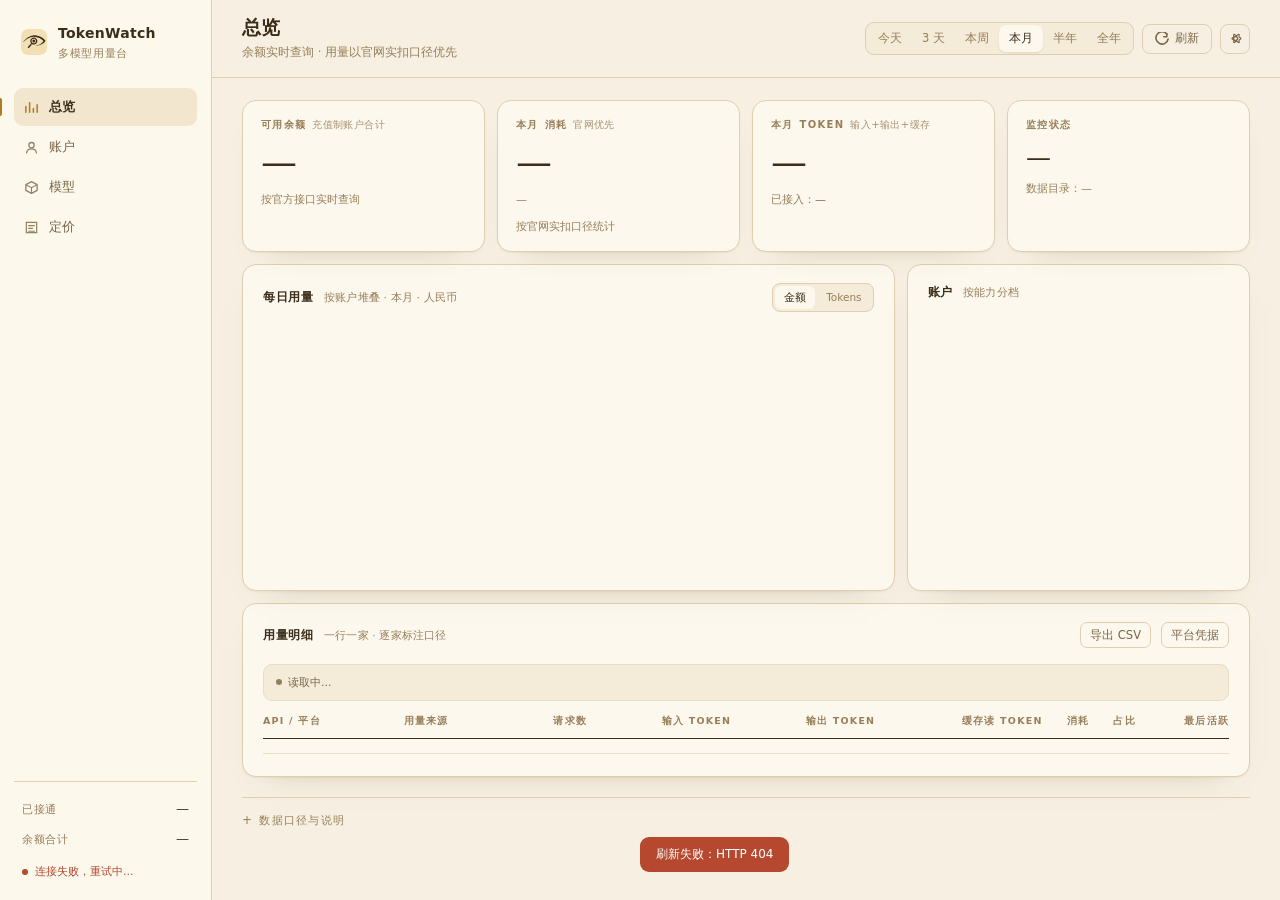
==== commit 26d4c38a: "style: 标题栏改眼睛的深棕；去掉整套暗色 + 黑色阴影 顶部那条黑边不是我们画的：它是 Edge --app 窗口自己的标题栏。 Chromium 自绘窗口（Chrome_WidgetWin_1" ====
--- a/static/index.html
+++ b/static/index.html
@@ -3,6 +3,8 @@
 <head>
 <meta charset="UTF-8">
 <meta name="viewport" content="width=device-width, initial-scale=1">
+<meta name="theme-color" content="#3A2E1B">
+<meta name="color-scheme" content="light">
 <title>TokenWatch · 多模型用量台</title>
 <link rel="icon" type="image/svg+xml" href="/static/favicon-warm.svg">
 <link rel="stylesheet" href="/static/styles.css">
@@ -66,9 +68,6 @@
           <button data-days="h180">半年</button>
           <button data-days="y365">全年</button>
         </div>
-        <button id="btnTheme" class="btn btn-ghost btn-icon" title="切换浅色/暗色主题" aria-label="切换主题">
-          <svg id="themeIcon" viewBox="0 0 16 16" width="15" height="15" aria-hidden="true"><path d="M8 11a3 3 0 1 1 0-6 3 3 0 0 1 0 6Zm0 1a4 4 0 1 0 0-8 4 4 0 0 0 0 8Z" fill="currentColor"/></svg>
-        </button>
         <button id="btnRefresh" class="btn btn-ghost" title="立即刷新全部余额与用量">
           <svg viewBox="0 0 16 16" width="14" height="14" aria-hidden="true"><path d="M13.65 2.5A7 7 0 1 0 15 8" fill="none" stroke="currentColor" stroke-width="1.8" stroke-linecap="round"/><path d="M13.5 2v3.5H10" fill="none" stroke="currentColor" stroke-width="1.8" stroke-linecap="round" stroke-linejoin="round"/></svg>
           <span class="btn-t">刷新</span>
--- a/static/styles.css
+++ b/static/styles.css
@@ -5,19 +5,7 @@
    ========================================================================== */
 
 /* ---------------- tokens ---------------- */
-html[data-theme="dark"] {
-  /* 暖棕夜：不是黑，是把暖黄压到最暗，同一族 */
-  --bg:#241C12; --rail:#2A2114; --panel:#322718; --panel-2:#3B2F1D; --panel-3:#453821;
-  --line:rgba(240,220,180,.18); --line-2:rgba(240,220,180,.1);
-  --ink:#F7ECD8; --ink-2:#D3BE9E; --ink-3:#AB9370;
-  --accent:#E3B95C; --accent-2:#EACB85; --accent-soft:rgba(227,185,92,.16);
-  --warn:#E0A64A; --warn-soft:rgba(224,166,74,.13);
-  --ok:#8FBF6B; --ok-soft:rgba(143,191,107,.13);
-  --up:#E28563; --up-soft:rgba(226,133,99,.13);
-  --shadow:0 1px 0 rgba(255,240,214,.04) inset, 0 20px 48px -34px rgba(20,12,2,.95);
-  --r:14px; --r-sm:9px;
-}
-html[data-theme="light"] {
+:root {
   /* 暖纸：比图标底（#F3DFB4）更浅、更灰一点点，同族但不同层 */
   --bg:#F7F0E2; --rail:#FDF8EC; --panel:#FDF8EE; --panel-2:#F4EBD9; --panel-3:#EDE2CC;
   --line:#E0CFAF; --line-2:#EBDDC0;
@@ -153,7 +141,7 @@
   transition:background .14s, color .14s;
 }
 .seg button:hover { color:var(--ink); }
-.seg button.on { background:var(--panel); color:var(--ink); font-weight:560; box-shadow:0 1px 2px rgba(0,0,0,.12); }
+.seg button.on { background:var(--panel); color:var(--ink); font-weight:560; box-shadow:0 1px 2px rgba(58,46,27,.10); }
 
 .field { display:flex; flex-direction:column; gap:6px; margin-bottom:14px; }
 .field > span { font-size:11px; color:var(--ink-2); letter-spacing:.02em; }
@@ -602,7 +590,7 @@
 .modal {
   width:min(520px, 100%); max-height:86vh; display:flex; flex-direction:column;
   background:var(--panel); border:1px solid var(--line); border-radius:16px;
-  box-shadow:0 40px 80px -40px rgba(0,0,0,.7); overflow:hidden;
+  box-shadow:0 40px 80px -40px rgba(58,46,27,.40); overflow:hidden;
   animation:pop .18s ease both;
 }
 @keyframes pop { from{opacity:0; transform:scale(.985) translateY(6px)} to{opacity:1; transform:none} }
@@ -622,7 +610,7 @@
 .toast {
   position:fixed; left:50%; bottom:28px; transform:translateX(-50%); z-index:200;
   background:var(--ink); color:var(--bg); font-size:12px; padding:8px 16px; border-radius:9px;
-  box-shadow:0 18px 40px -20px rgba(0,0,0,.6); animation:pop .18s ease both;
+  box-shadow:0 18px 40px -20px rgba(58,46,27,.34); animation:pop .18s ease both;
 }
 .toast.err { background:var(--up); color:#fff; }
 
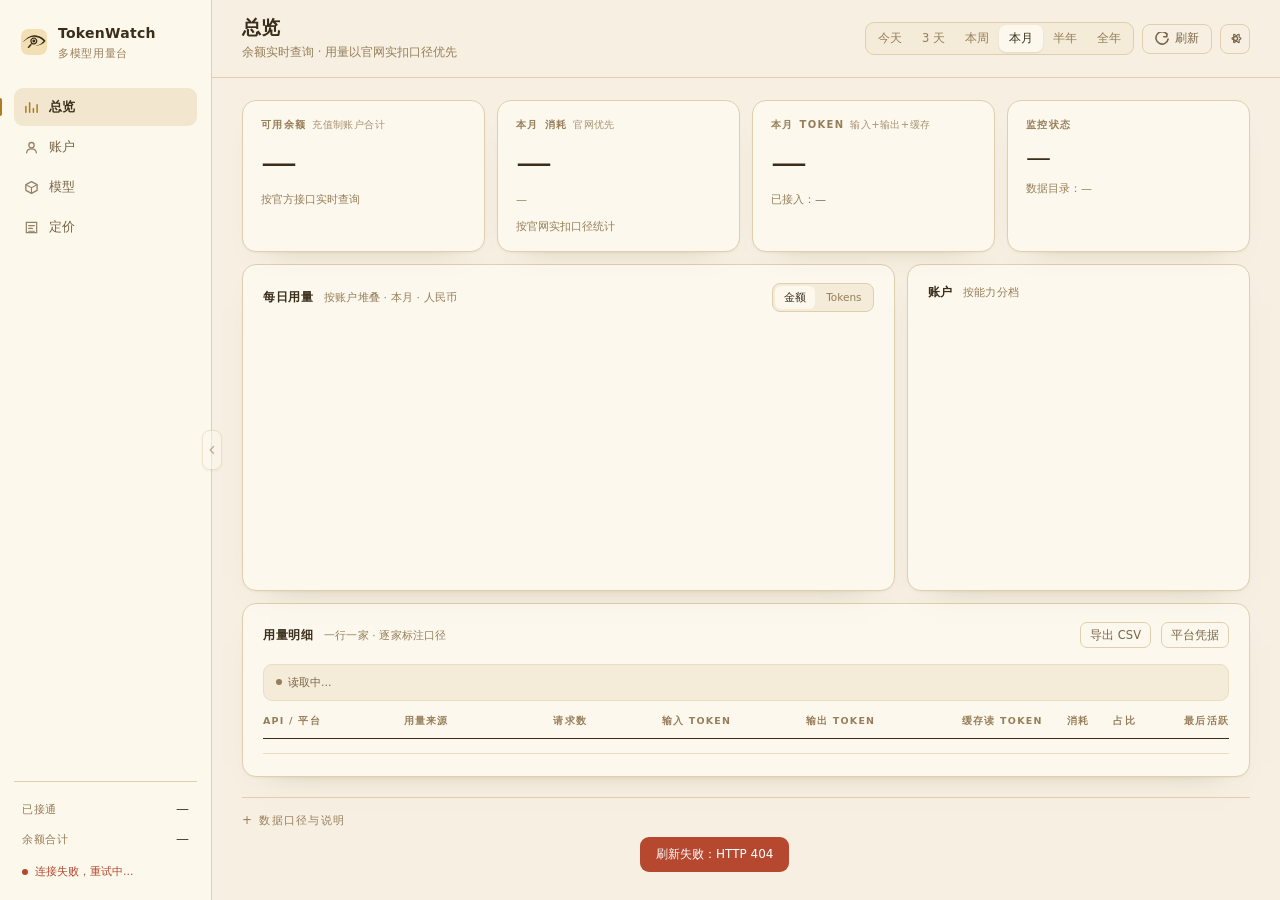
==== commit 1940f02d: "feat(导航): 左侧导轨可收起（边界按钮 / Ctrl+B），状态记忆 - 导轨右边界骑一个小箭头按钮（20×40，半透明，悬停高亮），始终在同一位置：   展开时指向左，收起后旋转 180° 指" ====
--- a/static/index.html
+++ b/static/index.html
@@ -23,6 +23,13 @@
         <small>多模型用量台</small>
       </div>
     </div>
+
+    <button type="button" class="rail-toggle" id="btnRail" aria-controls="railNav"
+            aria-expanded="true" title="收起侧栏（Ctrl+B）">
+      <svg viewBox="0 0 16 16" width="12" height="12" aria-hidden="true"><path
+        d="M10 3.5 5.5 8 10 12.5" fill="none" stroke="currentColor" stroke-width="1.9"
+        stroke-linecap="round" stroke-linejoin="round"/></svg>
+    </button>
 
     <nav class="rail-nav" id="railNav" aria-label="主导航">
       <button type="button" data-page="overview" class="on">
--- a/static/styles.css
+++ b/static/styles.css
@@ -54,7 +54,36 @@
   display:flex; flex-direction:column; gap:26px;
   padding:22px 14px 18px; background:var(--rail);
   border-right:1px solid var(--line);
-}
+  transition:width .18s ease, padding .18s ease;
+}
+
+/* 收起按钮：骑在导轨右边界上，两种状态都在同一个位置 */
+.rail-toggle {
+  position:absolute; right:-11px; top:50%; z-index:6;
+  width:20px; height:40px; display:grid; place-items:center; padding:0;
+  border:1px solid var(--line); background:var(--panel); color:var(--ink-3);
+  border-radius:8px; cursor:pointer; opacity:.5; transform:translateY(-50%);
+  box-shadow:0 1px 2px rgba(58,46,27,.1);
+  transition:opacity .15s, color .15s, border-color .15s, background .15s, transform .2s ease;
+}
+.rail:hover .rail-toggle, .rail-toggle:focus-visible { opacity:1; }
+.rail-toggle:hover { color:var(--accent); border-color:var(--accent); background:var(--panel-2); }
+.app.rail-mini .rail-toggle { opacity:1; transform:translateY(-50%) rotate(180deg); }
+.rail-toggle:focus-visible { outline:2px solid var(--accent); outline-offset:1px; }
+
+/* ---- 收起状态：只剩图标，数值压成两行小字 ---- */
+.app.rail-mini .rail { width:64px; padding:20px 9px 16px; gap:20px; }
+.app.rail-mini .rail-brand { justify-content:center; padding:0; }
+.app.rail-mini .rail-brand-t { display:none; }
+.app.rail-mini .rail-nav button { justify-content:center; padding:10px 0; gap:0; }
+.app.rail-mini .rail-nav button span { display:none; }
+.app.rail-mini .rail-nav button.on::before { left:-9px; }
+.app.rail-mini .rail-foot { padding-top:10px; }
+.app.rail-mini .rail-stat { flex-direction:column; align-items:center; gap:1px; padding:3px 0; }
+.app.rail-mini .rail-stat span { font-size:9px; letter-spacing:0; }
+.app.rail-mini .rail-stat b { font-size:11.5px; }
+.app.rail-mini .rail-sync { justify-content:center; padding:6px 0 0; }
+.app.rail-mini .rail-sync #syncText { display:none; }
 .rail-brand { display:flex; align-items:center; gap:10px; padding:0 6px; }
 .rail-brand .mark { display:grid; place-items:center; width:28px; height:28px; }
 .rail-brand .mark img { width:26px; height:26px; border-radius:7px; display:block; }
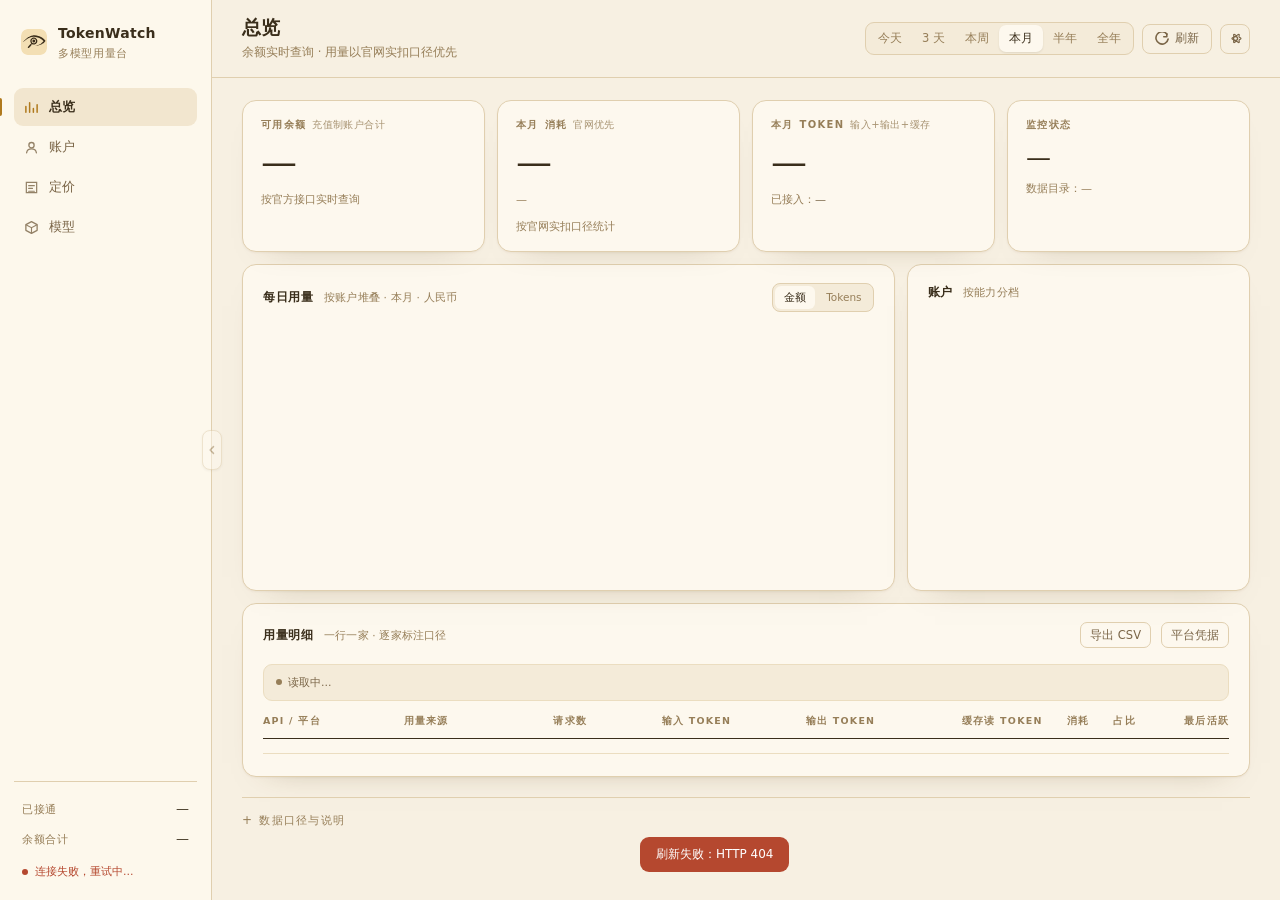
==== commit bfd378ce: "chore(导航): 页序改为 总览 → 账户 → 定价 → 模型 按用户接下来「分四步改界面」的顺序排：定价提到模型前面。  - index.html：导轨四个按钮、以及 main 里四个 .pag" ====
--- a/static/index.html
+++ b/static/index.html
@@ -40,13 +40,13 @@
         <svg viewBox="0 0 16 16" width="15" height="15" aria-hidden="true"><circle cx="8" cy="5.5" r="2.8" stroke="currentColor" stroke-width="1.4" fill="none"/><path d="M2.8 13.6c.4-2.6 2.6-4.1 5.2-4.1s4.8 1.5 5.2 4.1" stroke="currentColor" stroke-width="1.4" stroke-linecap="round" fill="none"/></svg>
         <span>账户</span>
       </button>
+      <button type="button" data-page="pricing">
+        <svg viewBox="0 0 16 16" width="15" height="15" aria-hidden="true"><path d="M2.5 2.5h11v11h-11z" stroke="currentColor" stroke-width="1.3" fill="none"/><path d="M5 6h6M5 9h4M5 12h6" stroke="currentColor" stroke-width="1.3" stroke-linecap="round"/></svg>
+        <span>定价</span>
+      </button>
       <button type="button" data-page="models">
         <svg viewBox="0 0 16 16" width="15" height="15" aria-hidden="true"><path d="M8 1.8 14 5v6l-6 3.2L2 11V5l6-3.2Z" stroke="currentColor" stroke-width="1.4" fill="none" stroke-linejoin="round"/><path d="M2 5l6 3.2L14 5M8 8.2v6" stroke="currentColor" stroke-width="1.2" fill="none"/></svg>
         <span>模型</span>
-      </button>
-      <button type="button" data-page="pricing">
-        <svg viewBox="0 0 16 16" width="15" height="15" aria-hidden="true"><path d="M2.5 2.5h11v11h-11z" stroke="currentColor" stroke-width="1.3" fill="none"/><path d="M5 6h6M5 9h4M5 12h6" stroke="currentColor" stroke-width="1.3" stroke-linecap="round"/></svg>
-        <span>定价</span>
       </button>
     </nav>
 
@@ -201,6 +201,16 @@
         <p class="page-note">账户来自各家官网或中转站，全部在本机完成采集与存储。同一家平台可以接入多个账号（例如两个中转站），分别独立统计余额与用量。</p>
       </section>
 
+      <!-- ---------------- 定价 ---------------- -->
+      <section class="page" data-page="pricing" hidden>
+        <div class="page-head">
+          <div>
+            <h2>定价与推荐</h2>
+            <p id="priceNote">按各家官网当前价折算，含错峰时段</p>
+          </div>
+        </div>
+        <section id="pricingPanel" aria-label="分时段定价与推荐"></section>
+      </section>
       <!-- ---------------- 模型 ---------------- -->
       <section class="page" data-page="models" hidden>
         <div class="page-head">
@@ -229,16 +239,6 @@
         <div class="mdl-list" id="mdlList"></div>
       </section>
 
-      <!-- ---------------- 定价 ---------------- -->
-      <section class="page" data-page="pricing" hidden>
-        <div class="page-head">
-          <div>
-            <h2>定价与推荐</h2>
-            <p id="priceNote">按各家官网当前价折算，含错峰时段</p>
-          </div>
-        </div>
-        <section id="pricingPanel" aria-label="分时段定价与推荐"></section>
-      </section>
 
     </main>
   </div>
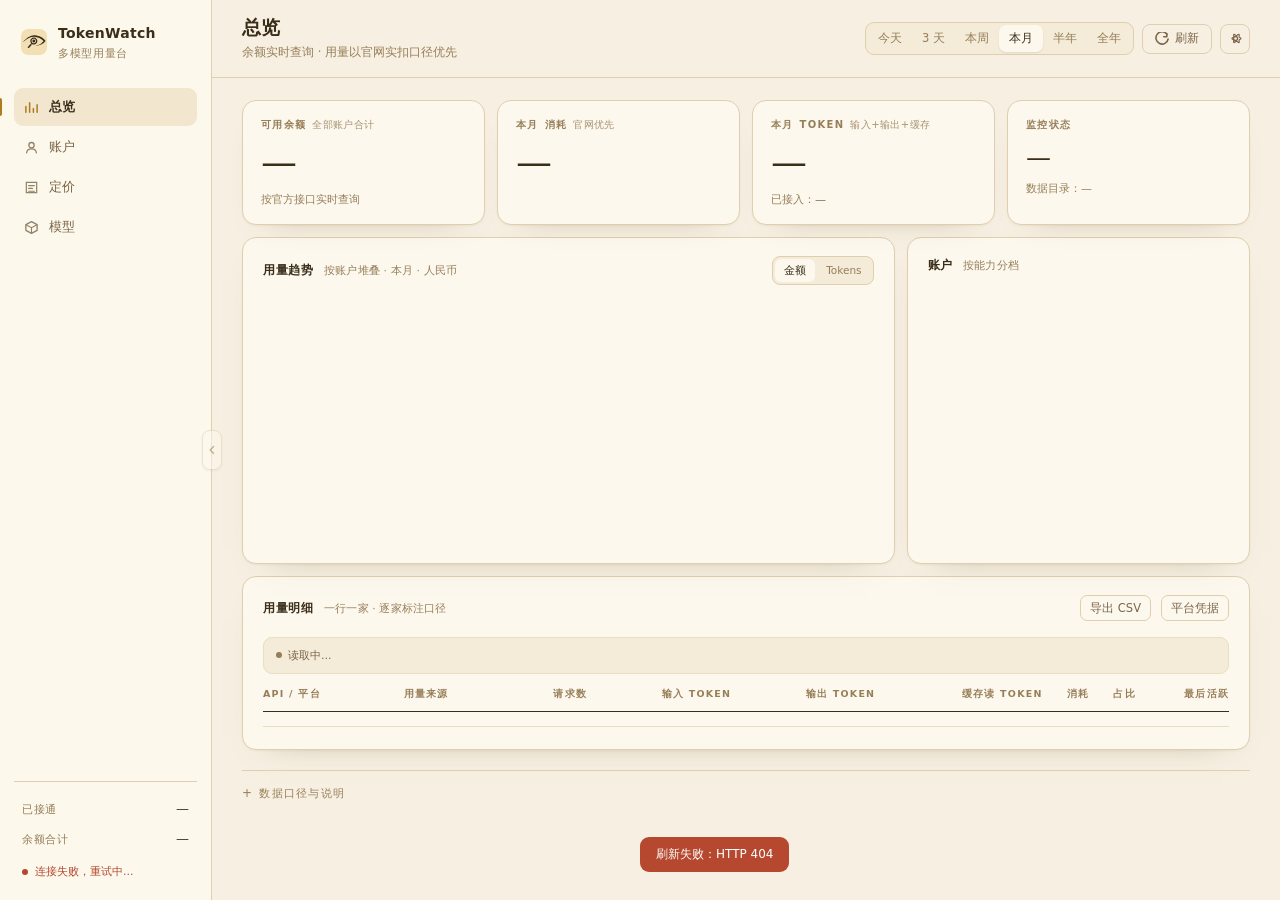
==== commit 347e329e: "feat(总览): KPI 口径改写；趋势图按区间换粒度；平台凭据弹窗重做 总览四张卡： - 「可用余额」的说明行改成「所有已接入账户的余额相加，含全部模型」，   美元折算只放 tooltip，不再" ====
--- a/static/index.html
+++ b/static/index.html
@@ -91,15 +91,13 @@
       <section class="page" data-page="overview">
         <div class="kpis" aria-label="汇总">
           <div class="kpi">
-            <div class="kpi-k">可用余额 <em>充值制账户合计</em></div>
+            <div class="kpi-k">可用余额 <em>全部账户合计</em></div>
             <div class="kpi-v" id="tapeBalanceV">—</div>
             <div class="kpi-f" id="tapeBalanceF">按官方接口实时查询</div>
           </div>
           <div class="kpi">
             <div class="kpi-k"><span id="tapeCost7K">本月</span>消耗 <em id="tapeCost7Note">官网优先</em></div>
             <div class="kpi-v" id="tapeCost7V">—</div>
-            <div class="kpi-f" id="tapeCost7Cny">—</div>
-            <div class="kpi-f" id="tapeCost7F">按官网实扣口径统计</div>
           </div>
           <div class="kpi">
             <div class="kpi-k"><span id="tapeTok7K">本月</span> Token <em>输入+输出+缓存</em></div>
@@ -116,8 +114,8 @@
         <div class="grid-2">
           <section class="card chart-card">
             <div class="card-h">
-              <h2>每日用量</h2>
-              <span class="card-sub" id="chartSub">按账户堆叠 · 人民币</span>
+              <h2>用量趋势</h2>
+              <span class="card-sub" id="chartSub">按账户堆叠 · 货币</span>
               <div class="grow"></div>
               <div class="chart-toggle">
                 <label><input type="radio" name="metric" value="cost" checked><span>金额</span></label>
--- a/static/styles.css
+++ b/static/styles.css
@@ -644,39 +644,59 @@
 .toast.err { background:var(--up); color:#fff; }
 
 /* 凭据表单 */
-.pf-block { border:1px solid var(--line); border-radius:var(--r-sm); margin-bottom:10px; background:var(--panel-2); overflow:hidden; }
+.pf-block { border:1px solid var(--line); border-radius:12px; margin-bottom:12px;
+  background:var(--panel); overflow:hidden; }
 .pf-block.on { border-color:color-mix(in srgb, var(--accent) 40%, var(--line)); }
 .pf-block.flash { animation:flash 1.1s ease; }
 @keyframes flash { 0%,100%{box-shadow:none} 30%{box-shadow:0 0 0 3px var(--accent-soft)} }
-.pf-head { display:flex; align-items:center; gap:10px; padding:12px 14px; cursor:pointer; }
-.pf-glyph { width:26px; height:26px; border-radius:7px; display:grid; place-items:center; font-size:9.5px; font-weight:700; flex:none; }
-.pf-name { font-size:12.5px; font-weight:560; flex:1; }
-.pf-badge { font-size:9.5px; color:var(--ink-3); border:1px solid var(--line); border-radius:3px; padding:0 5px; }
+
+.pf-head { display:flex; align-items:center; gap:10px; padding:13px 16px 11px; }
+.pf-glyph { width:28px; height:28px; border-radius:8px; display:grid; place-items:center;
+  font-size:9.5px; font-weight:700; flex:none; background:var(--acc-soft); color:var(--acc); }
+.pf-name { flex:1; font-size:13px; font-weight:600; display:flex; flex-direction:column; gap:1px; }
+.pf-name small { font-size:10px; font-weight:400; color:var(--ink-3); letter-spacing:.02em; }
+.pf-badge { font-size:9.5px; color:var(--ink-3); border:1px solid var(--line);
+  border-radius:999px; padding:2px 8px; white-space:nowrap; }
 .pf-badge.ok { color:var(--ok); border-color:currentColor; }
-.pf-mode { font-size:10px; color:var(--ink-3); }
-.pf-exp { font-size:10px; color:var(--ink-3); display:flex; align-items:center; gap:5px; }
+
+/* 票据期限条：失效时染成警示色，右边直接给「重新获取」 */
+.pf-exp { display:flex; align-items:center; gap:7px; margin:0 16px 10px;
+  padding:7px 10px; border-radius:8px; background:var(--panel-2);
+  font-size:10.5px; color:var(--ink-2); }
+.pf-exp b { font-weight:560; }
 .pf-exp .pf-exp-k { color:var(--ink-3); }
-.pf-exp b { font-weight:500; color:var(--ink-2); }
-.pf-exp.warn b { color:var(--warn); }
-.pf-exp.urgent b { color:var(--up); }
-.pf-exp.err b { color:var(--up); }
-.pf-exp .pf-exp-tip, .pf-exp .pf-exp-est { font-size:9px; color:var(--ink-3); opacity:.8; }
-.pf-fields { padding:0 14px 14px; display:grid; grid-template-columns:1fr 1fr; gap:10px; }
+.pf-exp.warn { background:var(--warn-soft); color:var(--warn); }
+.pf-exp.urgent, .pf-exp.err { background:var(--up-soft); color:var(--up); }
+.pf-exp.warn .pf-exp-k, .pf-exp.urgent .pf-exp-k, .pf-exp.err .pf-exp-k { color:inherit; opacity:.75; }
+.pf-exp .pf-exp-est { font-size:9px; opacity:.8; }
+.pf-exp .pf-exp-act { margin-left:auto; }
+
+/* 一行一个字段：之前两列会把长 placeholder 挤成两行 */
+.pf-fields { padding:0 16px 2px; display:flex; flex-direction:column; gap:12px; }
 .pf-field { display:flex; flex-direction:column; gap:5px; min-width:0; }
-.pf-label { font-size:10.5px; color:var(--ink-2); display:flex; align-items:center; gap:5px; }
-.pf-opt { font-size:9px; color:var(--ink-3); border:1px solid var(--line); border-radius:3px; padding:0 4px; }
-.pf-field input { height:32px; padding:0 9px; border:1px solid var(--line); border-radius:7px;
-  background:var(--panel); font-size:11.5px; outline:none; font-family:ui-monospace, Consolas, monospace; }
-.pf-field input:focus { border-color:var(--accent); }
+.pf-label { display:flex; align-items:center; gap:6px; font-size:11px; color:var(--ink-2); }
+.pf-opt { font-size:9px; color:var(--ink-3); border:1px solid var(--line);
+  border-radius:999px; padding:0 5px; }
+.pf-cur { margin-left:auto; font-size:10px; color:var(--ink-3); }
+.pf-cur code { font-size:9.5px; background:var(--panel-2); border-radius:4px; padding:1px 5px; }
+.pf-field input { height:34px; padding:0 10px; border:1px solid var(--line); border-radius:8px;
+  background:var(--panel-2); color:var(--ink); font-size:11.5px; outline:none;
+  font-family:ui-monospace, Consolas, monospace; }
+.pf-field input:focus { border-color:var(--accent); background:var(--panel); }
 .pf-field input::placeholder { color:var(--ink-3); font-family:inherit; }
-.pf-meta { grid-column:1 / -1; font-size:10px; color:var(--ink-3); line-height:1.7; }
-.pf-meta code { font-size:9.5px; }
-.pf-how { grid-column:1 / -1; font-size:10.5px; color:var(--ink-3); }
+.pf-meta { font-size:10px; color:var(--ink-3); line-height:1.6; }
+
+.pf-how { margin:10px 16px 0; font-size:10.5px; color:var(--ink-3); }
 .pf-how summary { cursor:pointer; color:var(--ink-2); }
 .pf-how ol { margin:7px 0 0; padding-left:17px; line-height:1.85; }
-.pf-acts { grid-column:1 / -1; display:flex; align-items:center; gap:8px; margin-top:2px; }
+
+.pf-acts { display:flex; align-items:center; justify-content:space-between; gap:8px;
+  margin-top:12px; padding:11px 16px; border-top:1px solid var(--line-2); }
+.pf-acts-l, .pf-acts-r { display:flex; align-items:center; gap:8px; }
+.pf-grab { border-style:dashed; }
 .pf-danger:hover { color:var(--up); border-color:var(--up); }
-.pf-res { grid-column:1 / -1; font-size:10.5px; line-height:1.7; }
+.pf-res { padding:0 16px 12px; font-size:10.5px; line-height:1.7; }
+.pf-res:empty { display:none; }
 .pf-res.ok { color:var(--ok); }
 .pf-res.err { color:var(--up); }
 .pf-acts .btn.loading { opacity:.7; }
@@ -903,3 +923,6 @@
   color:var(--accent); font-family:inherit; font-size:9.5px; padding:1px 6px;
   border-radius:999px; white-space:nowrap; transition:border-color .12s, background .12s; }
 .mrow-tag.act:hover { border-color:var(--accent); background:var(--accent-soft); }
+
+/* 趋势图下方的一句口径说明（例如「开机前的量拆不到小时」） */
+.chart-note { font-size:10.5px; color:var(--ink-3); margin-top:6px; line-height:1.6; }
